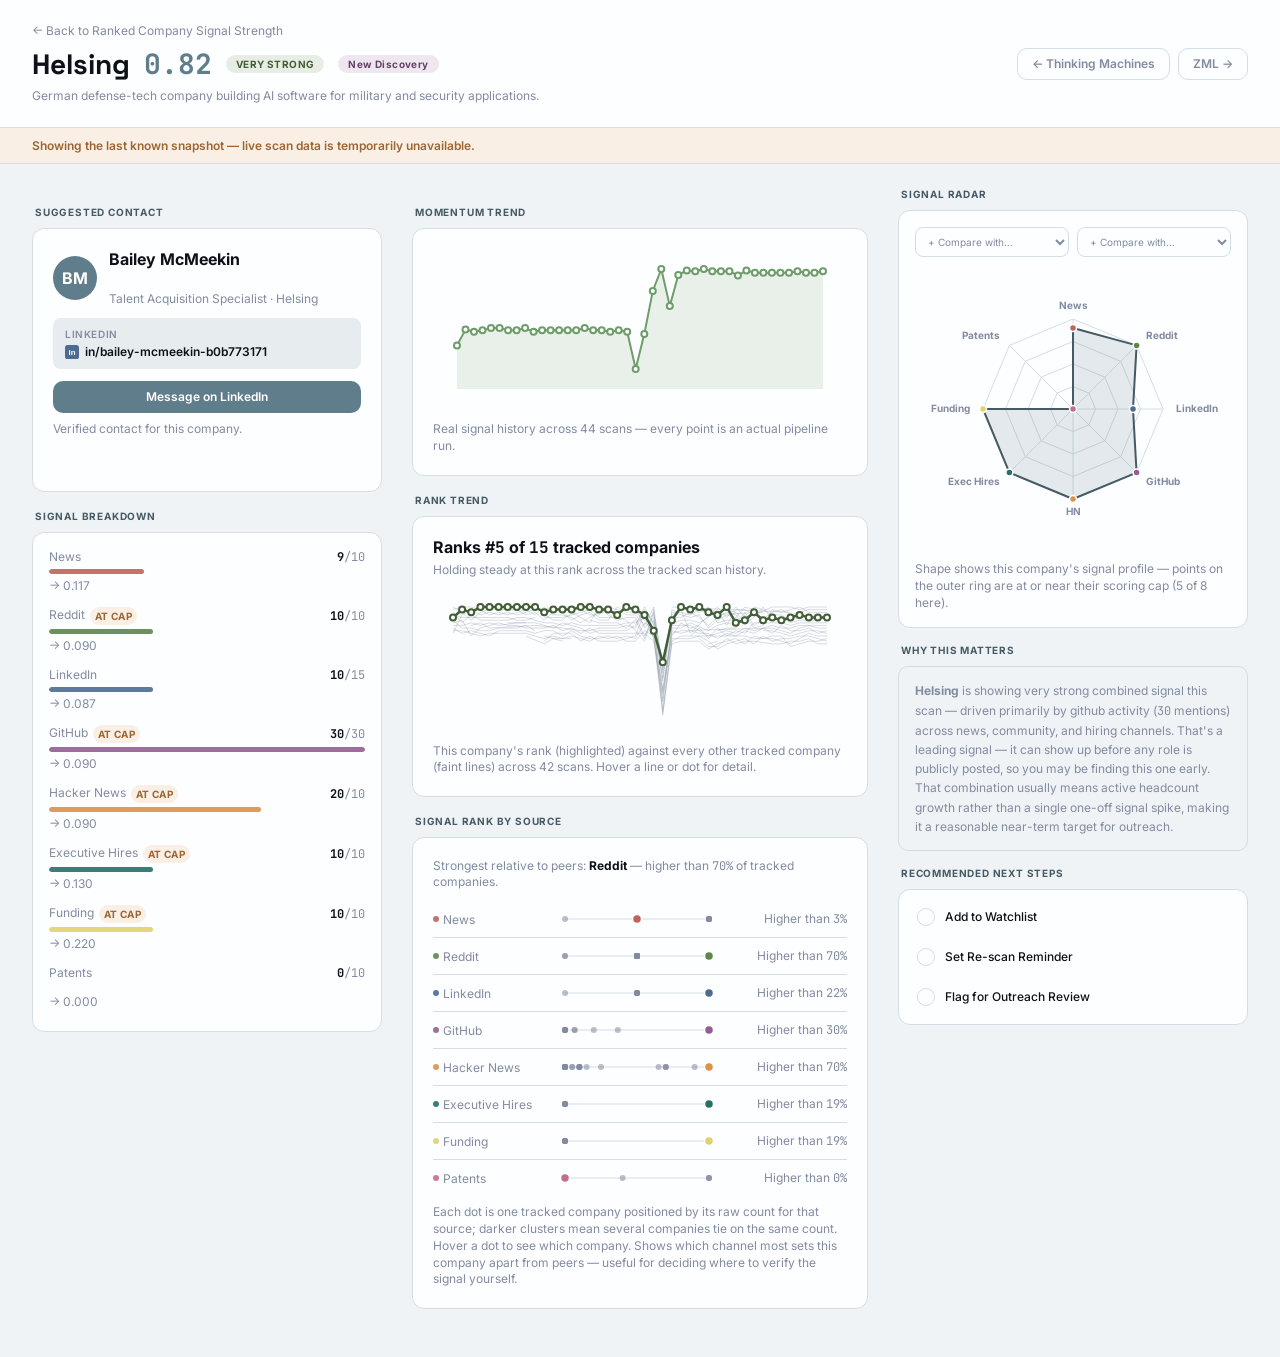
==== detail.html @ 87dd2de0 "Fix contact card spacing inconsistency and Momentum Trend squish Three compounding issues were makin" ====
<!doctype html>
<html lang="en">
<head>
  <meta charset="UTF-8" />
  <meta name="viewport" content="width=device-width, initial-scale=1.0" />
  <title>Company Detail — Opportunity Radar</title>
  <link rel="preconnect" href="https://fonts.googleapis.com">
  <link rel="preconnect" href="https://fonts.gstatic.com" crossorigin>
  <link href="https://fonts.googleapis.com/css2?family=Inter:wght@400;500;600;700&family=Space+Grotesk:wght@500;700&family=JetBrains+Mono:wght@500;700&display=swap" rel="stylesheet">
  <link rel="stylesheet" href="styles.css" />
</head>
<body>

  <div class="detail-page">

    <header class="detail-topbar">
      <div class="detail-topbar-left">
        <a class="back-link" href="index.html"><span class="back-link-arrow">←</span> Back to Ranked Company Signal Strength</a>

        <div class="detail-header">
          <h1 class="detail-company-name" id="detail-name">—</h1>
          <span class="detail-index" id="detail-index">—</span>
          <span class="tier-badge" id="detail-tier-badge">—</span>
          <span class="discovery-badge" id="detail-discovery-badge" title="Newly discovered this scan — not on the existing tracked list" hidden>New Discovery</span>
        </div>
        <p class="detail-blurb" id="detail-blurb"></p>
      </div>

      <div class="detail-topbar-nav">
        <button class="btn btn-outline" id="prev-company-btn" type="button">← Previous</button>
        <button class="btn btn-outline" id="next-company-btn" type="button">Next →</button>
      </div>
    </header>

    <div class="fallback-banner" id="fallback-banner" hidden>
      Showing the last known snapshot — live scan data is temporarily unavailable.
    </div>

    <div class="detail-body">
    <div class="loading-overlay" id="loading-overlay">
      <p>Loading live scan data…</p>
    </div>
    <div class="detail-columns">

      <!-- Left: Suggested Contact + Signal Breakdown -->
      <div class="detail-col detail-col-left">
        <h3 class="section-label">Suggested Contact</h3>
        <div class="contact-card contact-card-standalone" id="contact-card">
          <div class="contact-person-row" style="margin-top: 0;">
            <div class="contact-avatar" id="contact-avatar">—</div>
            <div class="contact-person-info">
              <p class="contact-name" id="contact-name">—</p>
              <span class="contact-unverified-badge" id="contact-unverified-badge" title="Found via automated LinkedIn search, not human-confirmed" style="visibility: hidden;">Unverified</span>
              <p class="contact-title" id="contact-title">—</p>
            </div>
          </div>
          <div class="contact-detail-box">
            <span class="contact-detail-label">LinkedIn</span>
            <span class="contact-detail-value contact-detail-value-linkedin">
              <svg width="14" height="14" viewBox="0 0 16 16" aria-hidden="true"><rect width="16" height="16" rx="3" fill="var(--linkedin-blue)" /><text x="8" y="11.5" text-anchor="middle" font-family="Arial, sans-serif" font-size="9" font-weight="700" fill="#ffffff">in</text></svg>
              <span id="contact-linkedin-value">—</span>
            </span>
          </div>
          <a class="btn btn-dark btn-full" id="contact-cta" href="#" target="_blank" rel="noopener">Message on LinkedIn</a>
          <p class="fine-print" id="contact-fine-print">—</p>
        </div>
        <div class="contact-empty-state" id="contact-empty-state" hidden>
          <p>No contact found yet for this company — check back after the next scan.</p>
          <a class="btn btn-dark btn-full" id="contact-website-cta" href="#" target="_blank" rel="noopener" hidden>Go to Company Website</a>
          <p class="fine-print" id="contact-website-caveat" hidden>Automatically discovered, not confirmed as the right company — double-check before visiting.</p>
        </div>

        <h3 class="section-label">Signal Breakdown</h3>
        <div class="breakdown-compact-card">
          <div class="mini-breakdown" id="breakdown-stack"></div>
        </div>
      </div>

      <!-- Middle: Momentum Trend -->
      <div class="detail-col detail-col-mid">
        <h3 class="section-label">Momentum Trend</h3>
        <div class="trend-card">
          <svg id="trend-svg" width="100%" height="160" aria-hidden="true"></svg>
          <p class="fine-print" id="trend-caption">—</p>
        </div>

        <h3 class="section-label">Rank Trend</h3>
        <div class="peer-compare-card">
          <p class="peer-compare-headline" id="peer-rank-headline">—</p>
          <p class="peer-compare-sub" id="peer-rank-sub">—</p>
          <svg id="peer-compare-svg" width="100%" height="140" aria-hidden="true"></svg>
          <p class="fine-print" id="rank-trend-caption">—</p>
        </div>

        <h3 class="section-label">Signal Rank by Source</h3>
        <div class="source-rank-card">
          <p class="source-rank-headline" id="source-rank-headline">—</p>
          <div id="source-rank-rows"></div>
          <p class="fine-print">Each dot is one tracked company positioned by its raw count for that source; darker clusters mean several companies tie on the same count. Hover a dot to see which company. Shows which channel most sets this company apart from peers — useful for deciding where to verify the signal yourself.</p>
        </div>
      </div>

      <!-- Right: Signal Radar + Why This Matters + Recommended Next Steps -->
      <div class="detail-col detail-col-right">
        <h3 class="section-label" style="margin-top: 0;">Signal Radar</h3>
        <div class="signal-radar-card">
          <div class="radar-compare-row">
            <select class="radar-compare-select" id="radar-compare-1" aria-label="Compare with another company">
              <option value="">+ Compare with…</option>
            </select>
            <select class="radar-compare-select" id="radar-compare-2" aria-label="Compare with a second company">
              <option value="">+ Compare with…</option>
            </select>
          </div>
          <svg id="signal-radar-svg" width="100%" height="270" aria-hidden="true"></svg>
          <div class="radar-legend" id="radar-legend"></div>
          <p class="fine-print" id="signal-radar-caption">—</p>
        </div>

        <h3 class="section-label" style="margin-top: 16px;">Why This Matters</h3>
        <div class="callout-box callout-box-standalone">
          <p class="callout-text" id="detail-why-text"></p>
        </div>

        <h3 class="section-label" style="margin-top: 16px;">Recommended Next Steps</h3>
        <div class="next-steps-card" id="next-steps-list"></div>
      </div>

    </div>
    </div>
  </div>

  <script src="data.js"></script>
  <script src="detail.js"></script>
</body>
</html>
---- styles.css ----
/* ── Font demo (Space Grotesk headings / JetBrains Mono numerals) ──
   To back out: delete this block, delete the two font-family rules
   below that reference these variables (search "--font-heading" and
   "--font-mono"), and revert the Google Fonts <link> in index.html/
   detail.html back to just Inter. Nothing else depends on this. */
:root {
  --font-heading: 'Space Grotesk', 'Inter', Arial, sans-serif;
  --font-mono:    'JetBrains Mono', 'Inter', monospace;
}

/* Wraps every dynamically-inserted numeric value across both pages
   (app.js/detail.js) — search ".num" in either file to find them all. */
.num { font-family: var(--font-mono); }

/* ── shadcn/ui token retrofit ──
   Phase 1 (this block): adopt shadcn's semantic vocabulary — background/
   foreground/card/primary/secondary/muted/accent/destructive/border/
   input/ring/radius, plus its --chart-1..5 convention for categorical
   data colors — mapped onto the colors this project already settled on
   through iteration, not shadcn's stock slate palette. Purely additive:
   every existing variable below (--bg, --accent-deep, --radius-lg, etc.)
   is untouched and still drives 100% of the current CSS, so this can't
   cause a visual regression. New components should be built against
   these tokens directly; migrating existing rules to consume them
   (instead of the legacy names) would be a natural phase 2.

   Two of our existing tokens don't map 1:1 onto a shadcn slot and were
   deliberately left alone rather than force-fit: --accent (a saturated
   brand blue-grey used for active/focus states — closest to --ring,
   not --accent, which in shadcn means a subtle hover background) and
   --accent-deep (our emphasis-text color, distinct from --primary,
   which corresponds to the solid dark CTA button background/text
   instead). Tier colors (green/amber/rose) and the per-source palette
   also stay as their own extension, same as shadcn's own docs do for
   product-specific colors beyond the core set. */
:root {
  /* Aliased via var() (not duplicated hex) since the consolidation pass —
     these can't go stale the way the old hardcoded copies did. */
  --background:         var(--bg);
  --foreground:         var(--text-primary);
  --card:                var(--surface);
  --card-foreground:    var(--text-primary);
  --popover:             var(--surface);
  --popover-foreground: var(--text-primary);
  --primary:             var(--text-primary); /* the solid dark CTA button */
  --primary-foreground: #ffffff;
  --secondary:           var(--bg); /* no separate surface-alt anymore */
  --secondary-foreground: var(--text-primary);
  --muted:               var(--accent-tint);
  --muted-foreground:   var(--text-secondary);
  /* No separate --accent slot: shadcn's "accent" (a subtle hover bg) would
     be the same value as --muted above, and this project already has an
     unrelated --accent (brand blue-grey, #607d8b) declared below — reusing
     the name here would silently shadow one or the other depending on
     source order. --muted covers shadcn's accent role instead. */
  --accent-foreground:  var(--accent-deep);
  --destructive:         var(--rose-deep);
  --destructive-foreground: #ffffff;
  --border:              var(--border);
  --input:               var(--border-input);
  --ring:                var(--accent); /* used for focus rings below */
  --radius:              0.625rem; /* = --radius-lg (10px) — sm/md/lg/xl below derive from this */

  /* shadcn chart-color convention — same hues as our per-source tokens.
     Aliased via var() so this can't go stale the way the hardcoded
     copies here previously did after a source color changed. */
  --chart-1: var(--news-color);
  --chart-2: var(--reddit-red);
  --chart-3: var(--linkedin-blue);
  --chart-4: var(--github-color);
  --chart-5: var(--hn-color);
  --chart-6: var(--exec-hire-color);
  --chart-7: var(--funding-color);
}

/* Real accessibility win from adopting --ring, not just a decorative
   token: a visible focus indicator for keyboard navigation. */
:focus-visible {
  outline: 2px solid var(--ring);
  outline-offset: 2px;
}

/* ── Design tokens ──
   Consolidated 2026-07-16: everything below derives from 10 core colors
   (bg / surface / border / text-primary / text-secondary / accent /
   accent-deep / green / amber / rose). Every "-deep" is that color mixed
   ~30% toward black; every "-tint" is mixed ~85% toward white — not an
   independently hand-picked hex. Dropped as redundant near-duplicates in
   this pass: --surface-alt, --row-bg, --control-bg, --accent-light,
   --text-muted, and the separate --gauge-accent* hue (folded into
   --accent). The 7 --news-color..--funding-color source colors are the
   deliberate exception — a categorical data-viz palette where 7-way
   distinguishability is the actual requirement, so they keep their own
   hues rather than deriving from the core 10. */
:root {
  --bg:              #eff3f6;
  --surface:         #fdfeff;
  --border:          #d3dee4;
  --border-input:    var(--border);
  --border-emphasis: #bbc5d0; /* border a step darker for hover/selected rows -- lighter than --text-secondary */

  --text-primary:    #0d1219;
  --text-secondary:  #838ba0;

  --accent:          #607d8b;
  --accent-deep:     #455a64;
  --accent-tint:     #e7ecee;
  --callout-tint:    var(--bg);

  /* ── Hue ramp: 7 core hues, each with dark / base(100%) / tint-1 / tint-2,
     derived via one consistent formula — dark = hue mixed 30% toward
     black; tint-1 = hue mixed 50% toward white; tint-2 = hue mixed 85%
     toward white — not independently hand-picked per hue. Every semantic
     name below (--green, --news-color, etc.) just aliases whichever
     shade of whichever hue that role needs; every rule elsewhere in this
     file that consumes those semantic names is unchanged. */
  --hue-red:           #bf635e;
  --hue-red-dark:      #864542;
  --hue-red-tint-1:    #dfb1af;
  --hue-red-tint-2:    #f5e8e7;

  --hue-green:         #5e864d;
  --hue-green-dark:    #425e36;
  --hue-green-tint-1:  #afc3a6;
  --hue-green-tint-2:  #e7ede4;

  --hue-blue:          #4c6c91;
  --hue-blue-dark:     #354c66;
  --hue-blue-tint-1:   #a6b6c8;
  --hue-blue-tint-2:   #e4e9ef;

  --hue-purple:        #955d94;
  --hue-purple-dark:   #684168;
  --hue-purple-tint-1: #caaeca;
  --hue-purple-tint-2: #efe7ef;

  --hue-orange:        #dd914a;
  --hue-orange-dark:   #9b6634;
  --hue-orange-tint-1: #eec8a5;
  --hue-orange-tint-2: #faefe4;

  --hue-yellow:        #e1d270;
  --hue-yellow-dark:   #9e934e;
  --hue-yellow-tint-1: #f0e9b8;
  --hue-yellow-tint-2: #fbf8ea;

  --hue-teal:          #267069;
  --hue-teal-dark:     #1b4e4a;
  --hue-teal-tint-1:   #93b8b4;
  --hue-teal-tint-2:   #deeae9;

  /* 8th hue, added when the pipeline added patents as a source — all 7
     original hues (red/green/blue/purple/orange/yellow/teal) were
     already spoken for. First attempt was an indigo (blue-violet, ~235°)
     which sat too close to blue(~212°) and purple(~301°) to actually
     read as distinct; pink(~338°) sits in the real gap between them. */
  --hue-pink:        #c46e8e;
  --hue-pink-dark:   #894d63;
  --hue-pink-tint-1: #e2b7c7;
  --hue-pink-tint-2: #f6e9ee;

  /* Tier status colors — reuse the same hues as the source palette below
     (rose=red, green=green, amber=orange) instead of maintaining 3 more
     standalone shades. */
  --green:           var(--hue-green);
  --green-deep:      var(--hue-green-dark);
  --green-tint:      var(--hue-green-tint-2);

  --amber:           var(--hue-orange);
  --amber-deep:      var(--hue-orange-dark);
  --amber-tint:      var(--hue-orange-tint-2);

  --rose:            var(--hue-red);
  --rose-deep:       var(--hue-red-dark);
  --rose-tint:       var(--hue-red-tint-2);

  --news-color:      var(--hue-red);
  --linkedin-blue:   var(--hue-blue);
  --reddit-red:      var(--hue-green);
  --github-color:    var(--hue-purple);
  --hn-color:        var(--hue-orange);
  --exec-hire-color: var(--hue-teal);
  --funding-color:   var(--hue-yellow);
  --patents-color:   var(--hue-pink);
  --trend-accent:    var(--green);
  --peer-muted-dot:  var(--text-secondary);

  --radius-sm:   6px;
  --radius-md:   8px;
  --radius-lg:   10px;
  --radius-xl:   12px;
  --radius-full: 9999px;

  /* Type scale: 12 near-duplicate sizes (8-28px) consolidated to 6.
     Every font-size declaration in this file references one of these —
     no more independently-picked pixel values. */
  --text-2xs: 10px;
  --text-sm:  12px;
  --text-md:  16px;
  --text-lg:  22px;
  --text-xl:  28px;

  --shadow-xs:  0 1px 2px 0 rgba(0, 0, 0, 0.1);
  --shadow-btn: 0 1px 1px 0 rgba(0, 0, 0, 0.1);

  --header-h:     128px;
}

/* ── Reset ── */
*, *::before, *::after { box-sizing: border-box; }

body {
  margin: 0;
  font-family: 'Inter', Arial, sans-serif;
  background: var(--bg);
  color: var(--text-primary);
  font-size: var(--text-md);
  -webkit-font-smoothing: antialiased;
}

.dashboard {
  display: flex;
  flex-direction: column;
  min-height: 100vh;
}

/* ─────────────────────────────────────────
   Header
───────────────────────────────────────── */
.dashboard-header {
  display: flex;
  align-items: center;
  justify-content: space-between;
  gap: 24px;
  height: var(--header-h);
  padding: 16px 32px;
  background: var(--surface);
  border-bottom: 1px solid var(--border);
}

.header-titles {
  display: flex;
  flex-direction: column;
  gap: 2px;
  min-width: 0;
}

.header-eyebrow {
  font-size: var(--text-sm);
  line-height: 16px;
  font-weight: 700;
  letter-spacing: 1.2px;
  text-transform: uppercase;
  color: var(--accent-deep);
}

.header-title {
  margin: 6px 0 0;
  font-size: var(--text-xl);
  line-height: 34px;
  font-weight: 700;
  color: var(--text-primary);
}

/* Font demo — see the --font-heading/--font-mono block near the top of
   this file for how to back this out. */
.header-title,
.company-row-name,
.inspector-company-name,
.detail-company-name {
  font-family: var(--font-heading);
}

.header-subtitle {
  margin: 4px 0 0;
  font-size: var(--text-sm);
  font-weight: 400;
  color: var(--text-secondary);
  line-height: 18px;
  white-space: nowrap;
}

.header-actions {
  display: flex;
  align-items: center;
  gap: 8px;
  flex-shrink: 0;
}

/* ─────────────────────────────────────────
   Buttons
───────────────────────────────────────── */
.btn {
  display: inline-flex;
  align-items: center;
  justify-content: center;
  height: 32px;
  padding: 6px 14px;
  border: none;
  border-radius: var(--radius-lg);
  font-family: inherit;
  font-size: var(--text-sm);
  font-weight: 600;
  line-height: 20px;
  cursor: pointer;
  text-decoration: none;
  box-sizing: border-box;
}

.btn-outline {
  background: var(--surface);
  color: var(--text-secondary);
  border: 1px solid var(--border);
}

.btn:disabled {
  opacity: 0.4;
  cursor: not-allowed;
}

/* The one exception to the site-wide neutral button treatment — the
   primary CTA on Suggested Contact stays a solid, filled button so it
   still reads as "the" action on the card. Was solid near-black
   (--text-primary); softened to --accent once the rest of the app's
   palette got muted this session — pure black read as disproportionately
   loud once everything around it got quieter. */
.btn-dark {
  background: var(--accent);
  color: #ffffff;
}

.btn-full { width: 100%; }

/* ─────────────────────────────────────────
   Filter bar
───────────────────────────────────────── */
.filter-bar {
  display: flex;
  align-items: center;
  gap: 8px;
  padding: 10px 32px;
  background: var(--surface);
  border-bottom: 1px solid var(--border);
}

.filter-search-wrap {
  position: relative;
  flex: 1 0 0;
  min-width: 0;
  max-width: 360px;
}

.filter-search {
  width: 100%;
  height: 32px;
  border: 1px solid var(--border-input);
  border-radius: var(--radius-md);
  background: var(--surface);
  box-shadow: var(--shadow-xs);
  padding: 0 12px 0 34px;
  font-family: inherit;
  font-size: var(--text-sm);
  color: var(--text-primary);
}

.filter-search::placeholder { color: var(--text-secondary); }

.filter-search-icon {
  position: absolute;
  left: 10px;
  top: 50%;
  transform: translateY(-50%);
  color: var(--text-secondary);
  pointer-events: none;
}

.pill-btn {
  display: inline-flex;
  align-items: center;
  gap: 6px;
  height: 32px;
  padding: 0 12px;
  border: 1px solid var(--border);
  border-radius: var(--radius-lg);
  background: var(--surface);
  font-family: inherit;
  font-size: var(--text-sm);
  font-weight: 500;
  color: var(--text-secondary);
  cursor: pointer;
  flex-shrink: 0;
}

.pill-btn svg { flex-shrink: 0; transition: transform 0.15s; }
.pill-btn.sort-asc svg { transform: rotate(180deg); }

.pill-btn[aria-pressed="true"] {
  background: var(--accent-tint);
  border-color: var(--border);
  color: var(--accent-deep);
}

.pill-btn-clear {
  background: var(--accent-tint);
}

/* ─────────────────────────────────────────
   Body: 3-column layout
───────────────────────────────────────── */
.dashboard-body {
  position: relative;
  display: grid;
  grid-template-columns: 350px 1fr 350px;
  gap: 28px;
  align-items: start;
  flex: 1 0 auto;
  padding: 24px 32px 48px;
  min-height: 300px;
}

.loading-overlay {
  position: absolute;
  inset: 0;
  z-index: 5;
  display: flex;
  align-items: center;
  justify-content: center;
  background: var(--bg);
}

.loading-overlay p {
  margin: 0;
  font-size: var(--text-sm);
  color: var(--text-secondary);
}

.loading-overlay[hidden] { display: none; }

.fallback-banner {
  padding: 10px 32px;
  background: var(--amber-tint);
  color: var(--amber-deep);
  font-size: var(--text-sm);
  font-weight: 600;
  border-bottom: 1px solid var(--border);
}

.fallback-banner[hidden] { display: none; }

.card-eyebrow {
  padding-left: 3px;
  font-size: var(--text-sm);
  font-weight: 700;
  letter-spacing: 1px;
  text-transform: uppercase;
  color: var(--accent-deep);
}


.divider {
  margin: 12px 0;
  border: none;
  border-top: 1px solid var(--border);
}

/* Flex items don't collapse margins — without this, a divider's own
   margin-bottom stacks with the label's margin-top instead of merging,
   leaving an oversized gap. */
.divider + .section-label { margin-top: 8px; }

.section-label {
  margin: 18px 0 10px;
  padding-left: 3px;
  font-size: var(--text-2xs);
  font-weight: 700;
  letter-spacing: 0.8px;
  text-transform: uppercase;
  color: var(--accent-deep);
}

.fine-print {
  margin: 8px 0 0;
  font-size: var(--text-sm);
  font-weight: 400;
  color: var(--text-secondary);
  line-height: 1.4;
}

/* Verified vs. unverified captions differ enough in length (one line vs.
   three) to change the whole contact card's height depending on which
   contact happened to be found. Reserve room for the longer message so
   the card height stays consistent either way. */
#contact-fine-print {
  min-height: 4.2em;
}

.tier-badge {
  display: inline-flex;
  align-items: center;
  padding: 3px 10px;
  border-radius: var(--radius-full);
  font-size: var(--text-2xs);
  font-weight: 700;
  letter-spacing: 0.4px;
  background: var(--accent-tint);
  color: var(--accent-deep);
}

.tier-badge.tier-green { background: var(--green-tint); color: var(--green-deep); }
.tier-badge.tier-amber { background: var(--amber-tint); color: var(--amber-deep); }
.tier-badge.tier-rose  { background: var(--rose-tint);  color: var(--rose-deep); }

.discovery-badge {
  display: inline-flex;
  align-items: center;
  padding: 3px 10px;
  border-radius: var(--radius-full);
  font-size: var(--text-2xs);
  font-weight: 700;
  letter-spacing: 0.4px;
  /* Reuses the purple hue ramp (same one github uses) instead of a
     separate standalone purple -- keeps the "New Discovery" badge its
     original light-purple identity without reintroducing a whole new
     color for it. */
  background: var(--hue-purple-tint-2);
  color: var(--hue-purple-dark);
}

.discovery-badge[hidden] { display: none; }

/* Same funding/exec-hire-vs-LinkedIn criteria as the Job Value
   Quadrant's bottom-right cell — teal because that's exec_hire's own
   hue, one of the two signals driving this flag. */
.stealth-badge {
  display: inline-flex;
  align-items: center;
  padding: 3px 10px;
  border-radius: var(--radius-full);
  font-size: var(--text-2xs);
  font-weight: 700;
  letter-spacing: 0.4px;
  background: var(--hue-teal-tint-2);
  color: var(--hue-teal-dark);
}

.callout-box {
  margin-top: 16px;
  padding: 14px 16px;
  border-radius: var(--radius-lg);
  background: var(--callout-tint);
  border: 1px solid var(--border);
}

.callout-label {
  display: block;
  font-size: var(--text-2xs);
  font-weight: 700;
  color: var(--accent-deep);
  margin-bottom: 5px;
}

.callout-text {
  margin: 0;
  font-size: var(--text-sm);
  color: var(--text-secondary);
  line-height: 1.6;
}

/* ─────────────────────────────────────────
   Radar column
───────────────────────────────────────── */
.quadrant-column {
  display: flex;
  flex-direction: column;
  position: sticky;
  top: 24px;
  max-height: calc(100vh - 48px);
  overflow-y: auto;
  /* Reserves the scrollbar's gutter whether or not it's actually needed,
     so content taller than the viewport toggling the scrollbar on/off
     between renders can't shrink/grow this column's available width -
     which would otherwise resize the quadrant chart (aspect-ratio: 1/1
     scales with container width) every time it happened. */
  scrollbar-gutter: stable;
}

.quadrant-scope {
  aspect-ratio: 1 / 1;
  width: 100%;
  flex-shrink: 0;
  background: var(--surface);
  border: 1px solid var(--border);
  border-radius: var(--radius-xl);
  overflow: hidden;
}

.quadrant-caption {
  margin: 16px 0 0;
  font-size: var(--text-sm);
  font-weight: 400;
  color: var(--text-secondary);
  line-height: 1.5;
}


.job-signals-card,
.inspector-card,
.contact-card {
  background: var(--surface);
  border: 1px solid var(--border);
  border-radius: var(--radius-xl);
  padding: 20px;
  /* These are direct children of the sticky columns (.quadrant-column /
     .right-rail), which cap their own height and scroll rather than
     grow past the viewport. Without flex-shrink:0, default flex
     behavior lets a card get squeezed below its natural content height
     when a sibling's variable-length text (an unverified caption, a
     "why it matters" blurb) pushes the column over that cap - which is
     what caused the Momentum Trend chart to render squished into a
     shorter box than its own coordinate math assumed. Now any real
     overflow goes to the column's existing scroll instead. */
  flex-shrink: 0;
}

.stat-row {
  display: flex;
  align-items: center;
  justify-content: space-between;
  padding: 6px 0;
}

.stat-label {
  font-size: var(--text-sm);
  color: var(--text-secondary);
}

.stat-value {
  font-size: var(--text-md);
  font-weight: 700;
  color: var(--text-primary);
}

.gauge-row {
  display: flex;
  align-items: center;
  gap: 16px;
  padding: 8px 0 4px;
}

.gauge-visual {
  position: relative;
  width: 72px;
  height: 72px;
  flex-shrink: 0;
}

.gauge-visual svg {
  transform: rotate(-90deg);
}

.gauge-center-value {
  position: absolute;
  inset: 0;
  display: flex;
  align-items: center;
  justify-content: center;
  font-size: var(--text-md);
  font-weight: 700;
  color: var(--text-primary);
}

.gauge-info {
  display: flex;
  flex-direction: column;
  gap: 8px;
  min-width: 0;
}

.gauge-info .stat-label {
  font-size: var(--text-sm);
  font-weight: 600;
  color: var(--text-primary);
}

.gauge-momentum-row {
  display: flex;
  align-items: center;
  gap: 8px;
}

.gauge-momentum-row .stat-label {
  font-size: var(--text-sm);
  color: var(--text-secondary);
}

/* ─────────────────────────────────────────
   Ranked list (middle column)
───────────────────────────────────────── */
.list-column {
  display: flex;
  flex-direction: column;
  gap: 12px;
  min-width: 0;
}

.list-heading {
  display: flex;
  align-items: center;
  justify-content: space-between;
}

.list-count {
  font-size: var(--text-sm);
  color: var(--text-secondary);
}

.list-hint {
  margin: 4px 0 12px;
  font-size: var(--text-sm);
  font-weight: 400;
  color: var(--text-secondary);
}

.tier-group {
  display: flex;
  flex-direction: column;
  gap: 8px;
  margin-bottom: 8px;
}

.tier-group-header {
  display: flex;
  align-items: center;
  gap: 6px;
}

.tier-group-dot {
  width: 6px;
  height: 6px;
  border-radius: 50%;
  background: var(--accent);
}

.tier-group-dot.green { background: var(--green); }
.tier-group-dot.amber { background: var(--amber); }
.tier-group-dot.rose  { background: var(--rose); }

.tier-group-label {
  font-size: var(--text-2xs);
  font-weight: 700;
  letter-spacing: 1px;
  color: var(--accent-deep);
}

.tier-group-label.green { color: var(--green-deep); }
.tier-group-label.amber { color: var(--amber-deep); }
.tier-group-label.rose  { color: var(--rose-deep); }

.company-row {
  background: var(--surface);
  border: 1px solid var(--border);
  border-radius: var(--radius-lg);
  padding: 14px 18px;
  cursor: pointer;
  transition: border-color 0.12s, background 0.12s;
}

.company-row:hover {
  background: var(--surface);
  border-color: var(--border-emphasis);
}

.company-row.selected {
  background: var(--surface);
  border-color: var(--border-emphasis);
}

.company-row-top {
  display: flex;
  align-items: center;
  justify-content: space-between;
  gap: 12px;
}

.company-row-name-group {
  display: flex;
  align-items: center;
  gap: 8px;
  min-width: 0;
}

.company-row-name {
  font-size: var(--text-md);
  font-weight: 600;
  color: var(--text-primary);
  text-decoration: none;
}

.company-row-name:hover {
  color: var(--accent-deep);
  text-decoration: underline;
}

.company-row-right {
  display: flex;
  align-items: center;
  gap: 10px;
  flex-shrink: 0;
}

/* Font demo — see the --font-heading/--font-mono block near the top of
   this file for how to back this out. */
.company-row-index,
.inspector-index,
.detail-index,
.gauge-center-value {
  font-family: var(--font-mono);
}

.company-row-index {
  font-size: var(--text-md);
  font-weight: 700;
  color: var(--accent);
}

.company-row-index.amber { color: var(--amber); }
.company-row-index.rose  { color: var(--rose); }

.momentum-delta {
  font-size: var(--text-sm);
  font-weight: 600;
  white-space: nowrap;
  opacity: 0.5;
}

.momentum-delta.momentum-up   { color: var(--green); }
.momentum-delta.momentum-down { color: var(--rose-deep); }
.momentum-delta.momentum-flat { color: var(--text-secondary); }

.company-row-blurb {
  margin: 6px 0 0;
  font-size: var(--text-sm);
  color: var(--text-secondary);
  white-space: nowrap;
  overflow: hidden;
  text-overflow: ellipsis;
}

/* Progressive disclosure: the per-source breakdown stays collapsed
   until you hover a row, so the list stays calm at rest but the "where
   does this number come from" detail is one hover away instead of
   locked behind a click into Company Inspector. */
.company-row-detail {
  display: grid;
  grid-template-rows: 0fr;
  opacity: 0;
  transition: grid-template-rows 0.3s ease, opacity 0.22s ease;
}

.company-row.expanded .company-row-detail {
  grid-template-rows: 1fr;
  opacity: 1;
}

.company-row-detail-inner {
  overflow: hidden;
  min-height: 0;
  display: grid;
  grid-template-columns: repeat(4, 1fr);
  gap: 10px 14px;
  padding-top: 0;
  transition: padding-top 0.3s ease;
}

.company-row.expanded .company-row-detail-inner {
  padding-top: 12px;
}

.row-detail-item {
  display: flex;
  flex-direction: column;
  gap: 2px;
  min-width: 0;
}

.row-detail-meter {
  margin-top: 2px;
}

.row-detail-label {
  font-size: var(--text-2xs);
  font-weight: 700;
  text-transform: uppercase;
  letter-spacing: 0.02em;
  color: var(--text-secondary);
  white-space: nowrap;
  overflow: hidden;
  text-overflow: ellipsis;
}

/* Deliberately no per-source color override here (unlike source-pill/
   meter-fill/math-label elsewhere) — each label already sits directly
   next to its own value with no legend or bar segment to decode, so
   coloring the text added no information, just noise. Color stays
   reserved for spots where it's actually functional: the dots, bars,
   and the "At cap" badge. */

.row-detail-cap-flag {
  display: inline-block;
  margin-left: 5px;
  font-size: var(--text-2xs);
  font-weight: 700;
  letter-spacing: 0.3px;
  text-transform: uppercase;
  color: var(--amber-deep);
  background: var(--amber-tint);
  padding: 1px 5px;
  border-radius: var(--radius-full);
  vertical-align: middle;
}

.row-detail-value {
  font-size: var(--text-sm);
  font-weight: 600;
  font-variant-numeric: tabular-nums;
  color: var(--text-primary);
  white-space: nowrap;
  overflow: hidden;
  text-overflow: ellipsis;
}

.row-detail-cap {
  font-weight: 400;
  color: var(--text-secondary);
}

.row-detail-contrib {
  font-size: var(--text-sm);
  font-weight: 400;
  color: var(--text-secondary);
}

/* The arrow glyph renders a couple pixels low relative to the digits next
   to it in this font — nudge it up so it optically aligns with the text. */
.row-detail-contrib::before { content: '→ '; position: relative; top: -1px; }

.source-pill {
  display: inline-flex;
  align-items: center;
  gap: 4px;
  font-size: var(--text-sm);
  color: var(--text-secondary);
}

.source-pill::before {
  content: '';
  width: 6px;
  height: 6px;
  flex-shrink: 0;
  border-radius: 50%;
  background: var(--accent);
  opacity: 0.9;
}

.source-pill.source-news::before      { background: var(--news-color); }
.source-pill.source-reddit::before   { background: var(--reddit-red); }
.source-pill.source-linkedin::before { background: var(--linkedin-blue); }
.source-pill.source-github::before   { background: var(--github-color); }
.source-pill.source-hn::before       { background: var(--hn-color); }
.source-pill.source-exec_hire::before { background: var(--exec-hire-color); }
.source-pill.source-funding::before  { background: var(--funding-color); }
.source-pill.source-patents::before  { background: var(--patents-color); }

.meter-track {
  height: 5px;
  border-radius: var(--radius-sm);
  background: transparent;
  overflow: hidden;
}

.meter-fill {
  height: 100%;
  border-radius: var(--radius-sm);
  background: var(--accent-deep);
}

.meter-fill.source-news     { background: var(--news-color); opacity: 0.9; }
.meter-fill.source-reddit   { background: var(--reddit-red); opacity: 0.9; }
.meter-fill.source-linkedin { background: var(--linkedin-blue); opacity: 0.9; }
.meter-fill.source-github   { background: var(--github-color); opacity: 0.9; }
.meter-fill.source-hn       { background: var(--hn-color); opacity: 0.9; }
.meter-fill.source-exec_hire { background: var(--exec-hire-color); opacity: 0.9; }
.meter-fill.source-funding   { background: var(--funding-color); opacity: 0.9; }
.meter-fill.source-patents   { background: var(--patents-color); opacity: 0.9; }

.table-empty {
  margin: 0;
  padding: 32px 16px;
  text-align: center;
  font-size: var(--text-sm);
  color: var(--text-secondary);
  background: var(--surface);
  border: 1px solid var(--border);
  border-radius: var(--radius-lg);
}

/* ─────────────────────────────────────────
   Right rail
───────────────────────────────────────── */
.right-rail {
  display: flex;
  flex-direction: column;
  position: sticky;
  top: 24px;
  max-height: calc(100vh - 48px);
  overflow-y: auto;
  scrollbar-gutter: stable;
}

.inspector-title-row {
  margin-top: 14px;
  display: flex;
  flex-direction: column;
  gap: 4px;
}

.inspector-company-name {
  margin: 0;
  font-size: var(--text-lg);
  font-weight: 700;
  color: var(--text-primary);
}

.inspector-badge-row {
  display: flex;
  align-items: center;
  gap: 10px;
  margin-top: 10px;
}

/* Plain link, not a badge/pill — this is a reference, not a status flag
   like the tier/discovery badges above it. Own line, not inline with
   the pills, so it doesn't read as a third badge. Reserves its line
   height always (visibility, not display:none) so the Momentum Trend
   section below doesn't shift up/down depending on whether this
   particular company has a URL. */
.inspector-website-link {
  display: block;
  min-height: 1.4em;
  margin-top: 8px;
  margin-left: 3px;
  font-size: var(--text-sm);
  color: var(--text-secondary);
  text-decoration: none;
}

.inspector-website-link:hover { color: var(--hue-blue); }

.inspector-index {
  font-size: var(--text-lg);
  font-weight: 700;
  color: var(--accent);
}

.mini-breakdown {
  display: flex;
  flex-direction: column;
  gap: 14px;
  margin-bottom: 6px;
}

.mini-breakdown-row {
  display: flex;
  flex-direction: column;
  gap: 4px;
}

.mini-breakdown-contrib {
  display: block;
}

.mini-breakdown-top {
  display: flex;
  align-items: center;
  justify-content: space-between;
  font-size: var(--text-sm);
  line-height: 16px;
}

.mini-breakdown-top .label { color: var(--text-secondary); }
.mini-breakdown-top .value { color: var(--text-primary); font-weight: 700; font-family: var(--font-mono); }

.math-panel {
  margin-top: 16px;
  padding: 16px;
  border-radius: var(--radius-lg);
  background: var(--surface);
  border: 1px solid var(--border);
  flex-shrink: 0;
}

.math-caption {
  margin: 2px 0 10px;
  font-size: var(--text-sm);
  font-weight: 400;
  color: var(--text-secondary);
  line-height: 1.5;
}

.math-group-label {
  display: block;
  margin: 10px 0 4px;
  font-size: var(--text-2xs);
  font-weight: 700;
  letter-spacing: 0.6px;
  text-transform: uppercase;
  color: var(--text-secondary);
}

.math-group-label:first-child { margin-top: 0; }

.math-row {
  display: flex;
  align-items: center;
  justify-content: space-between;
  padding: 5px 0;
  font-size: var(--text-sm);
}

.math-row .math-label { color: var(--text-primary); font-weight: 500; }
.math-row .math-detail { color: var(--text-secondary); }

.math-label::before {
  content: '';
  display: inline-block;
  width: 6px;
  height: 6px;
  border-radius: 50%;
  margin-right: 6px;
  background: var(--accent-deep);
  opacity: 0.9;
}

.math-label.source-news::before      { background: var(--news-color); }
.math-label.source-reddit::before   { background: var(--reddit-red); }
.math-label.source-linkedin::before { background: var(--linkedin-blue); }
.math-label.source-github::before   { background: var(--github-color); }
.math-label.source-hn::before       { background: var(--hn-color); }
.math-label.source-exec_hire::before { background: var(--exec-hire-color); }
.math-label.source-funding::before   { background: var(--funding-color); }
.math-label.source-patents::before   { background: var(--patents-color); }

.math-total-row {
  display: flex;
  align-items: center;
  justify-content: space-between;
  margin-top: 10px;
}

.math-total-label {
  font-size: var(--text-sm);
  font-weight: 700;
  color: var(--text-primary);
}

.math-total-value {
  font-size: var(--text-sm);
  font-weight: 700;
  color: var(--accent-deep);
  font-family: var(--font-mono);
}

.inspector-card .btn-dark { margin-top: 16px; }

/* Suggested Contact */
.contact-person-row {
  display: flex;
  align-items: center;
  gap: 12px;
  margin-top: 12px;
}

.contact-avatar {
  width: 44px;
  height: 44px;
  border-radius: 50%;
  background: var(--accent);
  color: #ffffff;
  display: flex;
  align-items: center;
  justify-content: center;
  font-size: var(--text-md);
  font-weight: 700;
  flex-shrink: 0;
}

.contact-name {
  margin: 0;
  font-size: var(--text-md);
  font-weight: 700;
  color: var(--text-primary);
}

/* Amber, not neutral — this is a "check this before you act on it" flag,
   not decoration. Hiding unverified contacts entirely would make the
   feature useless (most of what's found this way is still directionally
   right), but presenting it with the same confidence as a verified
   contact would be dishonest.

   Own line below the name (not inline) — some contact names are long
   enough that an inline badge would wrap awkwardly or crowd the name.
   Uses visibility (see populateContactCard), not display:none, so this
   line's height is always reserved and the card isn't a different
   height for a verified vs. unverified contact. */
.contact-unverified-badge {
  display: inline-flex;
  align-items: center;
  width: fit-content;
  margin-top: 4px;
  padding: 2px 8px;
  border-radius: var(--radius-full);
  font-size: var(--text-2xs);
  font-weight: 700;
  letter-spacing: 0.3px;
  text-transform: uppercase;
  background: var(--amber-tint);
  color: var(--amber-deep);
}

.contact-empty-state {
  margin: 0;
  padding: 24px 16px;
  text-align: center;
  font-size: var(--text-sm);
  color: var(--text-secondary);
  background: var(--surface);
  border: 1px solid var(--border);
  border-radius: var(--radius-lg);
  flex-shrink: 0;
}

.contact-empty-state p { margin: 0; }
.contact-empty-state .btn { margin-top: 14px; }
.contact-empty-state .fine-print { margin-top: 8px; }
.contact-empty-state[hidden] { display: none; }

.contact-title {
  margin: 2px 0 0;
  font-size: var(--text-sm);
  font-weight: 400;
  color: var(--text-secondary);
}

.contact-detail-box {
  display: flex;
  flex-direction: column;
  gap: 4px;
  padding: 10px 12px;
  border-radius: var(--radius-md);
  background: var(--accent-tint);
  margin-top: 12px;
}

.contact-detail-label {
  font-size: var(--text-2xs);
  font-weight: 600;
  letter-spacing: 0.6px;
  text-transform: uppercase;
  color: var(--text-secondary);
}

.contact-detail-value {
  font-size: var(--text-sm);
  font-weight: 600;
  color: var(--text-primary);
}

.contact-detail-value-linkedin {
  display: inline-flex;
  align-items: center;
  gap: 6px;
}

.contact-detail-value-linkedin svg { flex-shrink: 0; }

.contact-card .btn-dark { margin-top: 12px; }

/* ─────────────────────────────────────────
   Detail page (3-column, matching main dashboard)
───────────────────────────────────────── */
.detail-page {
  display: flex;
  flex-direction: column;
  min-height: 100vh;
}

.detail-topbar {
  display: flex;
  align-items: center;
  justify-content: space-between;
  gap: 24px;
  height: var(--header-h);
  padding: 16px 32px;
  background: var(--surface);
  border-bottom: 1px solid var(--border);
}

.detail-topbar-left {
  display: flex;
  flex-direction: column;
  justify-content: center;
  gap: 2px;
  min-width: 0;
}

.detail-topbar-nav {
  display: flex;
  align-items: center;
  gap: 8px;
  flex-shrink: 0;
}

.back-link {
  display: inline-block;
  font-size: var(--text-sm);
  line-height: 16px;
  font-weight: 400;
  color: var(--text-secondary);
  text-decoration: none;
}

.back-link:hover { color: var(--text-primary); }

.back-link-arrow {
  display: inline-block;
  position: relative;
  top: -1px;
}

.detail-header {
  display: flex;
  align-items: center;
  gap: 14px;
  margin-top: 6px;
}

.detail-company-name {
  margin: 0;
  font-size: var(--text-xl);
  line-height: 34px;
  font-weight: 700;
  color: var(--text-primary);
}

.detail-index {
  font-size: var(--text-xl);
  line-height: 34px;
  font-weight: 700;
  color: var(--accent);
}

.detail-blurb {
  margin: 4px 0 0;
  font-size: var(--text-sm);
  line-height: 18px;
  color: var(--text-secondary);
}

.detail-body {
  padding: 24px 32px 48px;
  position: relative;
  min-height: 400px;
}

.detail-columns {
  display: grid;
  grid-template-columns: 350px 1fr 350px;
  gap: 30px;
  align-items: start;
}

.detail-col {
  display: flex;
  flex-direction: column;
  min-width: 0;
}

.breakdown-compact-card {
  background: var(--surface);
  border: 1px solid var(--border);
  border-radius: var(--radius-xl);
  padding: 16px;
}

.signal-radar-card {
  background: var(--surface);
  border: 1px solid var(--border);
  border-radius: var(--radius-xl);
  padding: 16px;
}

.radar-compare-row {
  display: flex;
  gap: 8px;
  margin-bottom: 12px;
}

.radar-compare-select {
  flex: 1;
  min-width: 0;
  height: 30px;
  border: 1px solid var(--border-input);
  border-radius: var(--radius-md);
  background: var(--surface);
  padding: 0 8px;
  font-family: inherit;
  font-size: var(--text-2xs);
  color: var(--text-secondary);
}

.radar-legend {
  display: flex;
  flex-wrap: wrap;
  gap: 12px;
  margin-top: 10px;
}

.radar-legend-item {
  display: inline-flex;
  align-items: center;
  gap: 5px;
  font-size: var(--text-2xs);
  font-weight: 600;
  color: var(--text-secondary);
}

.radar-legend-swatch {
  width: 8px;
  height: 8px;
  border-radius: 50%;
  flex-shrink: 0;
}

.trend-card {
  background: var(--surface);
  border: 1px solid var(--border);
  border-radius: var(--radius-xl);
  padding: 20px;
}

.peer-compare-card {
  background: var(--surface);
  border: 1px solid var(--border);
  border-radius: var(--radius-xl);
  padding: 20px;
}

.peer-compare-headline {
  margin: 0;
  font-size: var(--text-md);
  font-weight: 700;
  color: var(--text-primary);
}

.peer-compare-sub {
  margin: 4px 0 14px;
  font-size: var(--text-sm);
  font-weight: 400;
  color: var(--text-secondary);
}

.source-rank-card {
  background: var(--surface);
  border: 1px solid var(--border);
  border-radius: var(--radius-xl);
  padding: 20px;
}

.source-rank-headline {
  margin: 0 0 12px;
  font-size: var(--text-sm);
  font-weight: 400;
  color: var(--text-secondary);
}

.source-rank-headline strong { color: var(--text-primary); }

.source-rank-row {
  display: flex;
  align-items: center;
  gap: 12px;
  padding: 8px 0;
}

.source-rank-row + .source-rank-row { border-top: 1px solid var(--border); }

.source-rank-row-label {
  width: 112px;
  flex-shrink: 0;
  white-space: nowrap;
}

.source-rank-row-pct {
  width: 118px;
  flex-shrink: 0;
  font-size: var(--text-sm);
  color: var(--text-secondary);
  text-align: right;
}

.source-rank-row-strip {
  flex: 1 0 0;
  min-width: 0;
}

.callout-box-standalone { margin-top: 0; }
.math-panel-standalone { margin-top: 0; }

.inspector-trend-card {
  background: var(--surface);
  border: 1px solid var(--border);
  border-radius: var(--radius-xl);
  padding: 20px;
}

.inspector-trend-card #inspector-trend-svg {
  display: block;
  width: 100%;
  height: 80px;
}

/* Reserves room for the longer 2-line "not enough history" message so
   the card isn't shorter when a company has real trend data to show
   (whose caption is a single short line) than when it doesn't. */
#inspector-trend-caption {
  min-height: 2.8em;
}

.contact-card-standalone { padding: 20px; }

.next-steps-card {
  display: flex;
  flex-direction: column;
  gap: 2px;
  background: var(--surface);
  border: 1px solid var(--border);
  border-radius: var(--radius-xl);
  padding: 8px;
}

.next-step-row {
  display: flex;
  align-items: center;
  gap: 10px;
  width: 100%;
  padding: 10px 10px;
  border: none;
  border-radius: var(--radius-md);
  background: transparent;
  font-family: inherit;
  font-size: var(--text-sm);
  font-weight: 500;
  color: var(--text-primary);
  cursor: pointer;
  text-align: left;
  transition: background 0.12s;
}

.next-step-row:hover { background: var(--accent-tint); }

.next-step-check {
  width: 18px;
  height: 18px;
  border-radius: 50%;
  border: 1.5px solid var(--border-input);
  flex-shrink: 0;
  position: relative;
  transition: background 0.15s, border-color 0.15s;
}

.next-step-row.done .next-step-check {
  background: var(--accent-deep);
  border-color: var(--accent-deep);
}

.next-step-row.done .next-step-check::after {
  content: '✓';
  position: absolute;
  inset: 0;
  display: flex;
  align-items: center;
  justify-content: center;
  font-size: var(--text-sm);
  color: #ffffff;
  line-height: 1;
}

.next-step-row.done .next-step-label { color: var(--text-secondary); }

/* ─────────────────────────────────────────
   Responsive
───────────────────────────────────────── */
@media (max-width: 1200px) {
  .dashboard-body {
    grid-template-columns: 1fr;
  }
  .detail-columns {
    grid-template-columns: 1fr;
  }
}
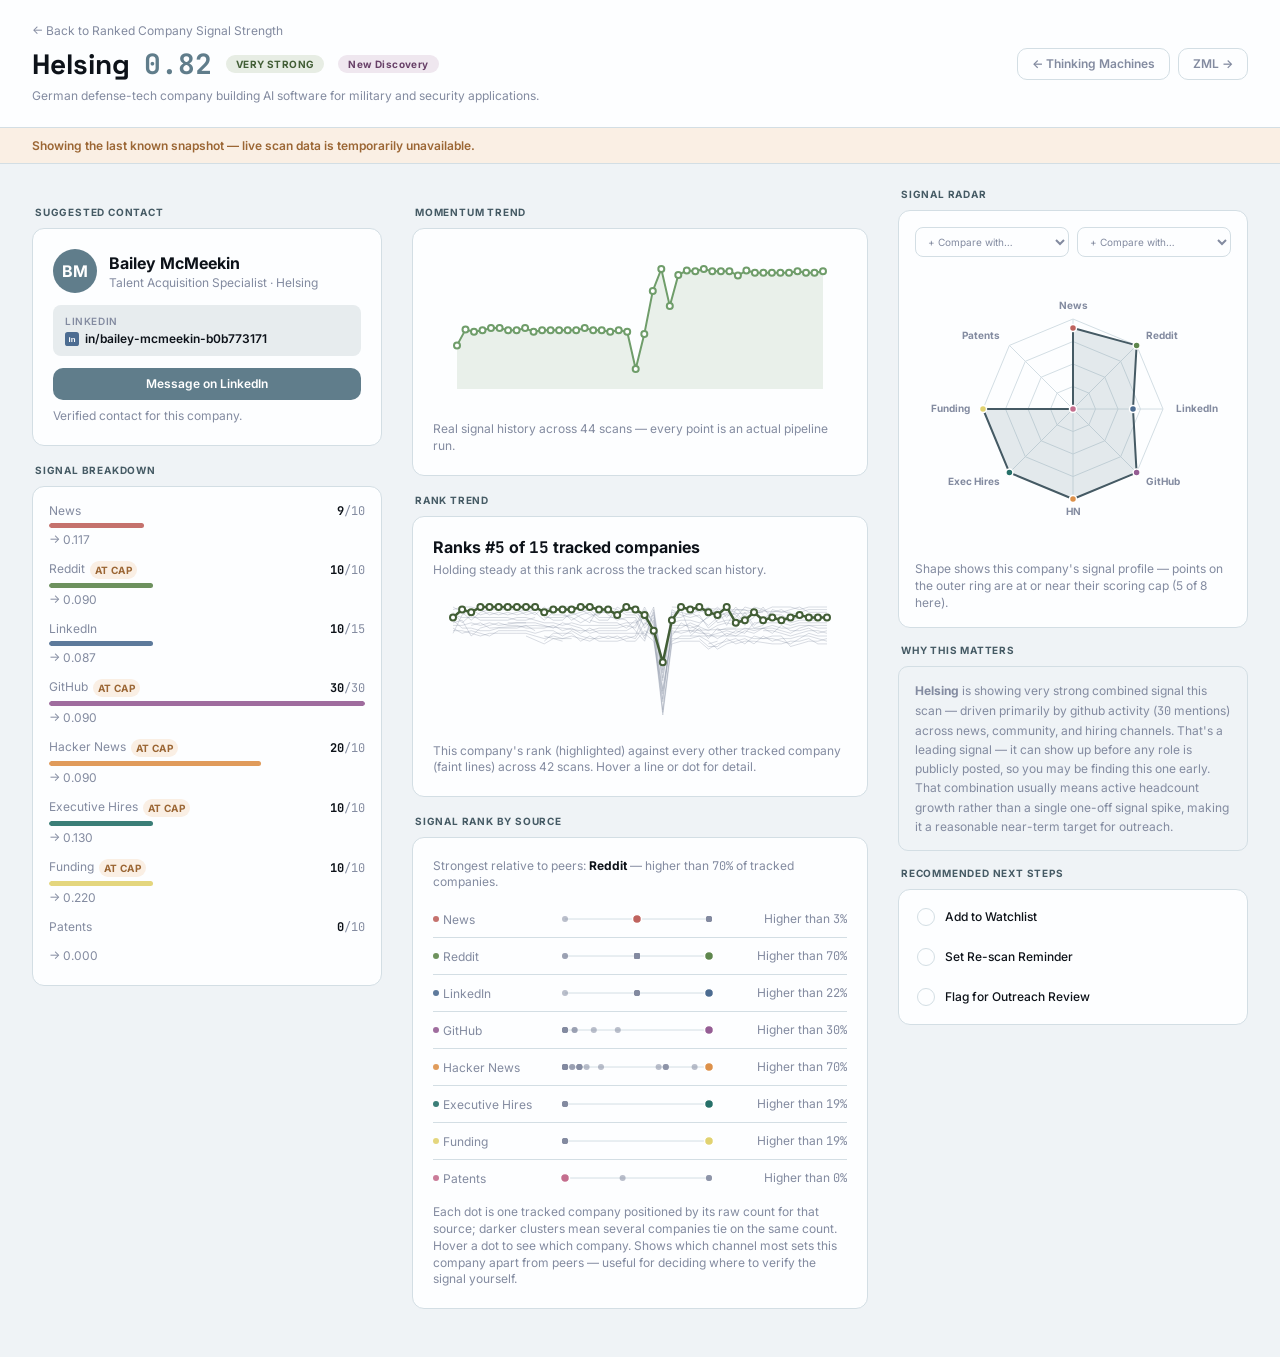
==== commit 630950a3: "Move Unverified badge above name, let contact card reflow naturally Reverses the fixed-height reserv" ====
--- a/detail.html
+++ b/detail.html
@@ -49,8 +49,8 @@
           <div class="contact-person-row" style="margin-top: 0;">
             <div class="contact-avatar" id="contact-avatar">—</div>
             <div class="contact-person-info">
+              <span class="contact-unverified-badge" id="contact-unverified-badge" title="Found via automated LinkedIn search, not human-confirmed" hidden>Unverified</span>
               <p class="contact-name" id="contact-name">—</p>
-              <span class="contact-unverified-badge" id="contact-unverified-badge" title="Found via automated LinkedIn search, not human-confirmed" style="visibility: hidden;">Unverified</span>
               <p class="contact-title" id="contact-title">—</p>
             </div>
           </div>
--- a/styles.css
+++ b/styles.css
@@ -486,13 +486,11 @@
   line-height: 1.4;
 }
 
-/* Verified vs. unverified captions differ enough in length (one line vs.
-   three) to change the whole contact card's height depending on which
-   contact happened to be found. Reserve room for the longer message so
-   the card height stays consistent either way. */
-#contact-fine-print {
-  min-height: 4.2em;
-}
+/* Verified vs. unverified captions differ a lot in length (one line vs.
+   three). Deliberately not reserving height for the longer message here
+   - a fixed-height reservation just left dead space under the shorter
+   one. Letting the card size naturally to its own content and shift
+   the layout below it is the more graceful failure mode. */
 
 .tier-badge {
   display: inline-flex;
@@ -1216,7 +1214,7 @@
   display: inline-flex;
   align-items: center;
   width: fit-content;
-  margin-top: 4px;
+  margin-bottom: 4px;
   padding: 2px 8px;
   border-radius: var(--radius-full);
   font-size: var(--text-2xs);
@@ -1226,6 +1224,8 @@
   background: var(--amber-tint);
   color: var(--amber-deep);
 }
+
+.contact-unverified-badge[hidden] { display: none; }
 
 .contact-empty-state {
   margin: 0;
@@ -1529,12 +1529,11 @@
   height: 80px;
 }
 
-/* Reserves room for the longer 2-line "not enough history" message so
-   the card isn't shorter when a company has real trend data to show
-   (whose caption is a single short line) than when it doesn't. */
-#inspector-trend-caption {
-  min-height: 2.8em;
-}
+/* Both possible captions ("Real signal history across N scans." and
+   "Not enough scan history yet.") are short enough to stay on one line,
+   so no height reservation is needed here — a longer message used to
+   wrap to 2 lines and force one wider than the other's 1-line height,
+   which is what actually caused the inconsistency. */
 
 .contact-card-standalone { padding: 20px; }
 
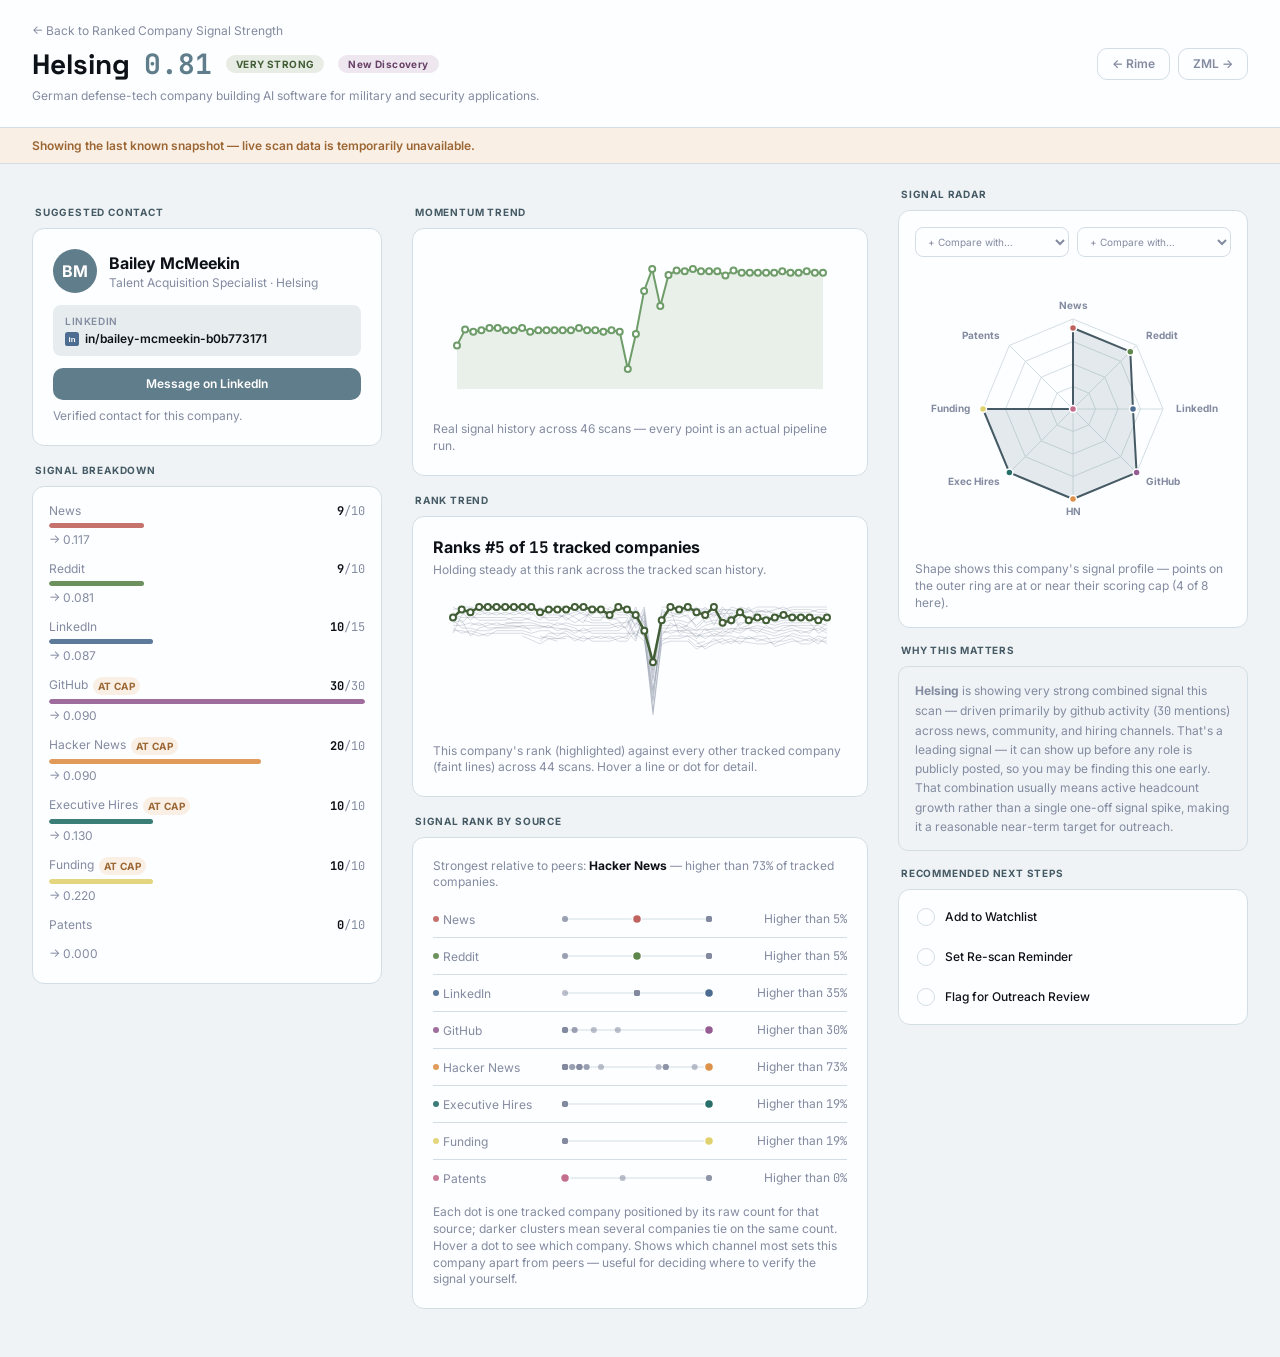
==== commit 92407ef4: "Move Unverified badge above avatar+name row, fix quadrant label overlap The badge was pushing only t" ====
--- a/detail.html
+++ b/detail.html
@@ -46,10 +46,10 @@
       <div class="detail-col detail-col-left">
         <h3 class="section-label">Suggested Contact</h3>
         <div class="contact-card contact-card-standalone" id="contact-card">
+          <span class="contact-unverified-badge" id="contact-unverified-badge" title="Found via automated LinkedIn search, not human-confirmed" hidden>Unverified</span>
           <div class="contact-person-row" style="margin-top: 0;">
             <div class="contact-avatar" id="contact-avatar">—</div>
             <div class="contact-person-info">
-              <span class="contact-unverified-badge" id="contact-unverified-badge" title="Found via automated LinkedIn search, not human-confirmed" hidden>Unverified</span>
               <p class="contact-name" id="contact-name">—</p>
               <p class="contact-title" id="contact-title">—</p>
             </div>
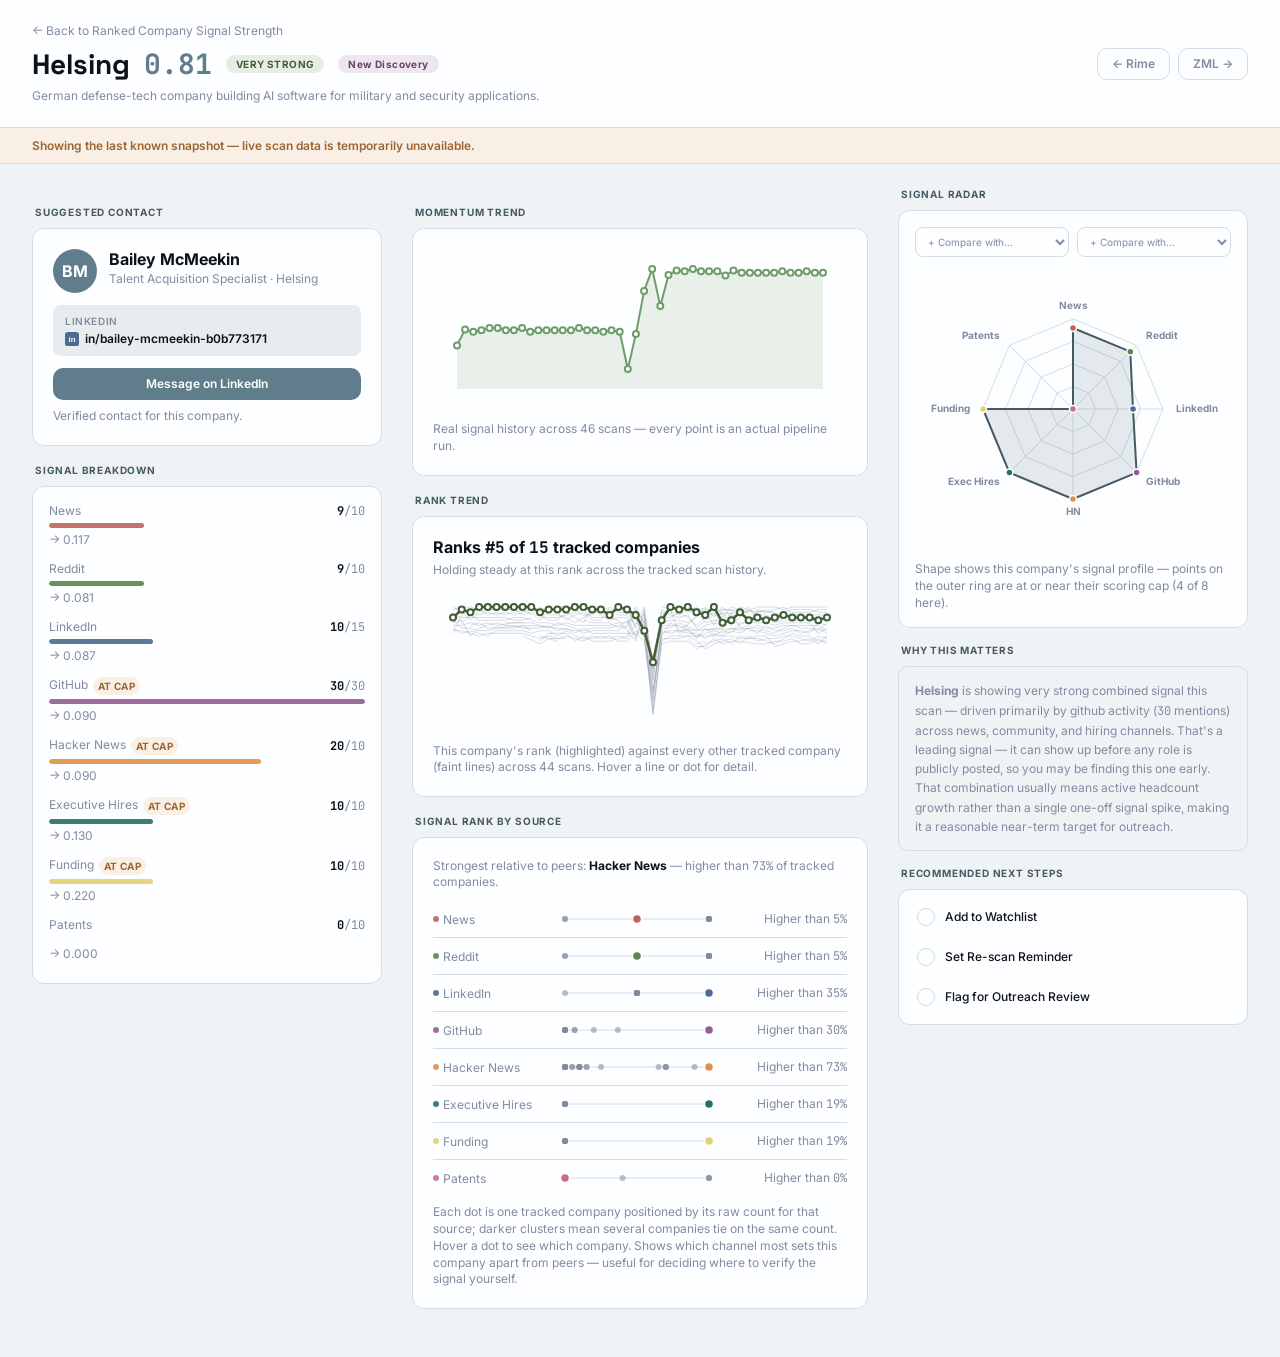
==== commit 2715963a: "Establish fixed avatar-top rule for Suggested Contact Rule: the avatar is always flush to the top of" ====
--- a/detail.html
+++ b/detail.html
@@ -46,10 +46,10 @@
       <div class="detail-col detail-col-left">
         <h3 class="section-label">Suggested Contact</h3>
         <div class="contact-card contact-card-standalone" id="contact-card">
-          <span class="contact-unverified-badge" id="contact-unverified-badge" title="Found via automated LinkedIn search, not human-confirmed" hidden>Unverified</span>
           <div class="contact-person-row" style="margin-top: 0;">
             <div class="contact-avatar" id="contact-avatar">—</div>
             <div class="contact-person-info">
+              <span class="contact-unverified-badge" id="contact-unverified-badge" title="Found via automated LinkedIn search, not human-confirmed" hidden>Unverified</span>
               <p class="contact-name" id="contact-name">—</p>
               <p class="contact-title" id="contact-title">—</p>
             </div>
--- a/styles.css
+++ b/styles.css
@@ -1171,9 +1171,15 @@
 .inspector-card .btn-dark { margin-top: 16px; }
 
 /* Suggested Contact */
+/* flex-start, not center — the avatar must stay flush to this row's own
+   top edge always. Nothing precedes the row itself (the Unverified
+   badge lives inside .contact-person-info, not above the row), so the
+   row's top position is constant regardless of badge presence, and the
+   avatar lands next to whichever text is first: the badge when present,
+   the name when it isn't. */
 .contact-person-row {
   display: flex;
-  align-items: center;
+  align-items: flex-start;
   gap: 12px;
   margin-top: 12px;
 }
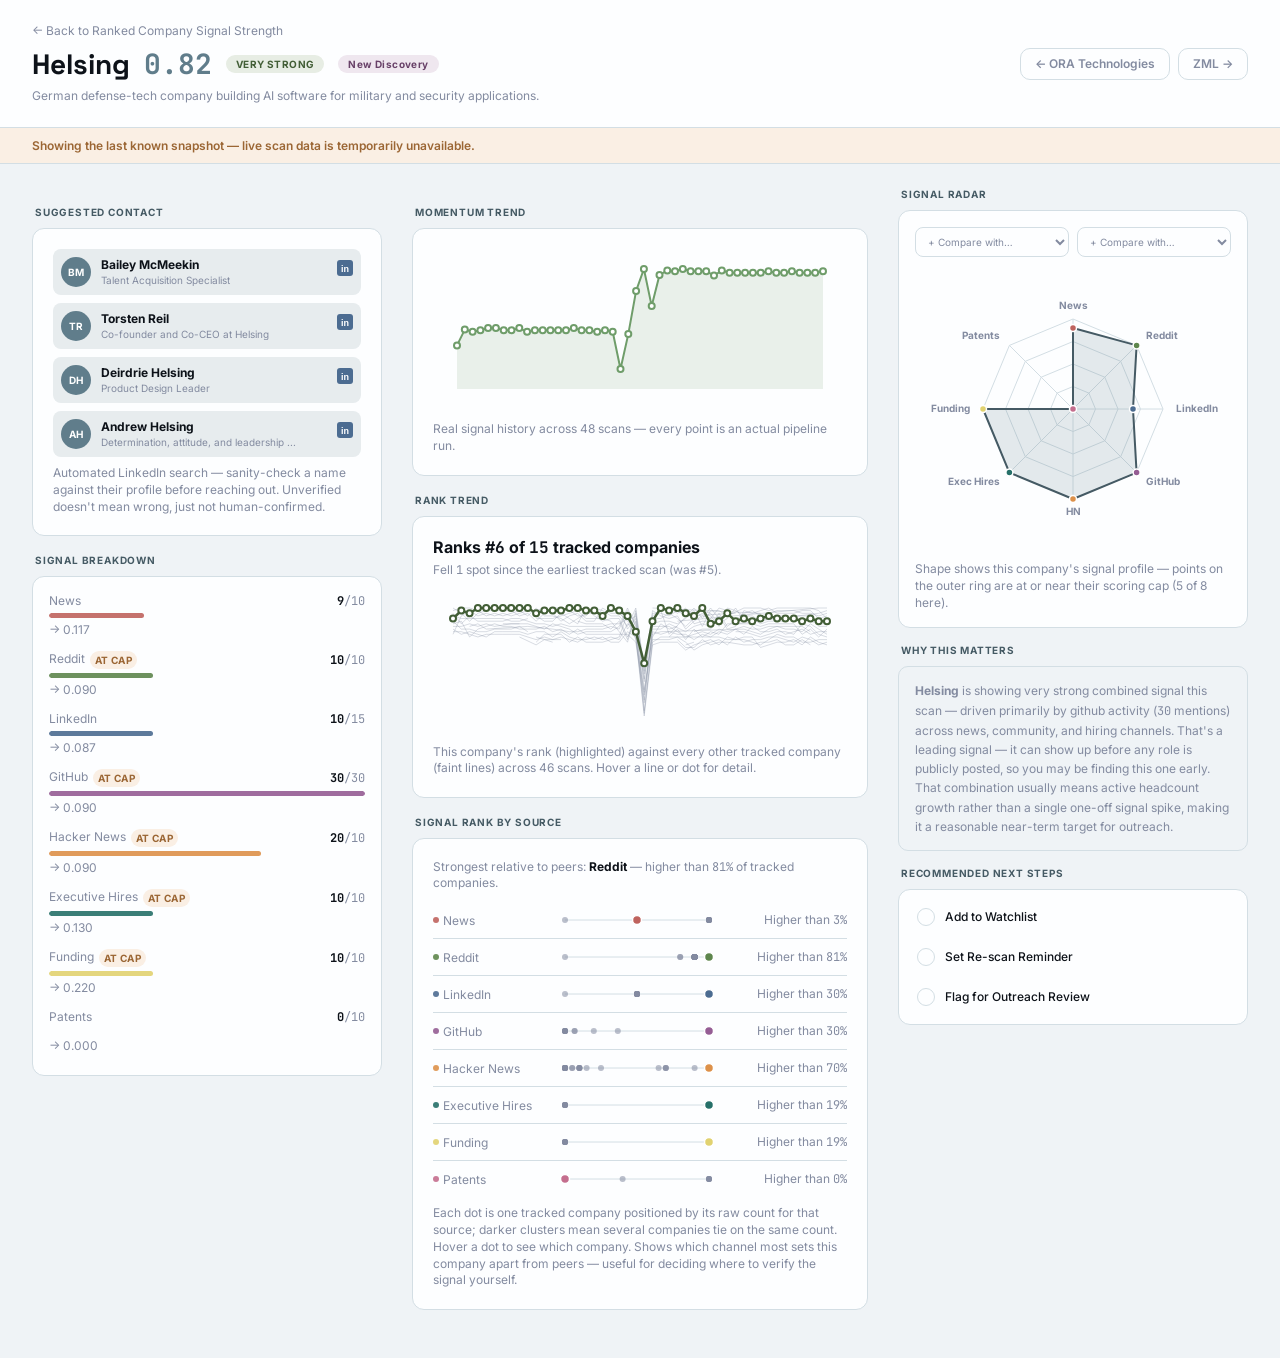
==== commit 42e76b7a: "Show multiple candidate contacts per company, refresh data (runs 59-184) The pipeline's search was w" ====
--- a/detail.html
+++ b/detail.html
@@ -46,23 +46,8 @@
       <div class="detail-col detail-col-left">
         <h3 class="section-label">Suggested Contact</h3>
         <div class="contact-card contact-card-standalone" id="contact-card">
-          <div class="contact-person-row" style="margin-top: 0;">
-            <div class="contact-avatar" id="contact-avatar">—</div>
-            <div class="contact-person-info">
-              <span class="contact-unverified-badge" id="contact-unverified-badge" title="Found via automated LinkedIn search, not human-confirmed" hidden>Unverified</span>
-              <p class="contact-name" id="contact-name">—</p>
-              <p class="contact-title" id="contact-title">—</p>
-            </div>
-          </div>
-          <div class="contact-detail-box">
-            <span class="contact-detail-label">LinkedIn</span>
-            <span class="contact-detail-value contact-detail-value-linkedin">
-              <svg width="14" height="14" viewBox="0 0 16 16" aria-hidden="true"><rect width="16" height="16" rx="3" fill="var(--linkedin-blue)" /><text x="8" y="11.5" text-anchor="middle" font-family="Arial, sans-serif" font-size="9" font-weight="700" fill="#ffffff">in</text></svg>
-              <span id="contact-linkedin-value">—</span>
-            </span>
-          </div>
-          <a class="btn btn-dark btn-full" id="contact-cta" href="#" target="_blank" rel="noopener">Message on LinkedIn</a>
-          <p class="fine-print" id="contact-fine-print">—</p>
+          <ul class="contact-list" id="contact-list"></ul>
+          <p class="fine-print">Automated LinkedIn search — sanity-check a name against their profile before reaching out. Unverified doesn't mean wrong, just not human-confirmed.</p>
         </div>
         <div class="contact-empty-state" id="contact-empty-state" hidden>
           <p>No contact found yet for this company — check back after the next scan.</p>
--- a/styles.css
+++ b/styles.css
@@ -592,6 +592,35 @@
   overflow: hidden;
 }
 
+.chart-toggle-row {
+  display: flex;
+  gap: 8px;
+  margin-bottom: 12px;
+}
+
+.chart-toggle-btn {
+  flex: 1;
+  justify-content: center;
+}
+
+/* No aspect-ratio — this is a list of N companies, not a square chart,
+   so it gets its own internal scroll instead of dictating the column's
+   height (a leaderboard tall enough for 40 companies would otherwise
+   push Job Opportunity Signals far down the page). */
+.leaderboard-scope {
+  width: 100%;
+  max-height: 300px;
+  overflow-y: auto;
+  flex-shrink: 0;
+  background: var(--surface);
+  border: 1px solid var(--border);
+  border-radius: var(--radius-xl);
+  padding: 14px 16px 8px;
+}
+
+.leaderboard-scope[hidden] { display: none; }
+.quadrant-scope[hidden] { display: none; }
+
 .quadrant-caption {
   margin: 16px 0 0;
   font-size: var(--text-sm);
@@ -1177,53 +1206,89 @@
    row's top position is constant regardless of badge presence, and the
    avatar lands next to whichever text is first: the badge when present,
    the name when it isn't. */
-.contact-person-row {
+/* Suggested Contact is a list now, not a single fixed card — the
+   search routinely returns several candidate people per company, and a
+   meaningful fraction are surname coincidences, so the UI shows the
+   list and lets a human compare/pick instead of the app silently
+   guessing one. Also means reaching out to more than one person is
+   just as easy as one. */
+.contact-list {
+  list-style: none;
+  margin: 0;
+  padding: 0;
+  display: flex;
+  flex-direction: column;
+  gap: 8px;
+}
+
+.contact-list-item {
   display: flex;
   align-items: flex-start;
-  gap: 12px;
-  margin-top: 12px;
-}
-
-.contact-avatar {
-  width: 44px;
-  height: 44px;
+  gap: 10px;
+  padding: 8px;
+  border-radius: var(--radius-md);
+  background: var(--accent-tint);
+}
+
+.contact-list-avatar {
+  width: 30px;
+  height: 30px;
   border-radius: 50%;
   background: var(--accent);
   color: #ffffff;
   display: flex;
   align-items: center;
   justify-content: center;
-  font-size: var(--text-md);
+  font-size: 10px;
   font-weight: 700;
   flex-shrink: 0;
 }
 
-.contact-name {
+.contact-list-info {
+  flex: 1;
+  min-width: 0;
+}
+
+.contact-list-name {
   margin: 0;
-  font-size: var(--text-md);
+  display: flex;
+  align-items: center;
+  flex-wrap: wrap;
+  gap: 6px;
+  font-size: var(--text-sm);
   font-weight: 700;
   color: var(--text-primary);
+}
+
+.contact-list-title {
+  margin: 2px 0 0;
+  font-size: var(--text-2xs);
+  font-weight: 400;
+  color: var(--text-secondary);
+  overflow: hidden;
+  text-overflow: ellipsis;
+  white-space: nowrap;
+}
+
+.contact-list-linkedin {
+  flex-shrink: 0;
+  display: flex;
+  align-items: center;
+  margin-top: 3px;
 }
 
 /* Amber, not neutral — this is a "check this before you act on it" flag,
    not decoration. Hiding unverified contacts entirely would make the
    feature useless (most of what's found this way is still directionally
    right), but presenting it with the same confidence as a verified
-   contact would be dishonest.
-
-   Own line below the name (not inline) — some contact names are long
-   enough that an inline badge would wrap awkwardly or crowd the name.
-   Uses visibility (see populateContactCard), not display:none, so this
-   line's height is always reserved and the card isn't a different
-   height for a verified vs. unverified contact. */
+   contact would be dishonest. Inline with the name now (list items are
+   compact, no room for its own line). */
 .contact-unverified-badge {
   display: inline-flex;
   align-items: center;
-  width: fit-content;
-  margin-bottom: 4px;
-  padding: 2px 8px;
+  padding: 1px 6px;
   border-radius: var(--radius-full);
-  font-size: var(--text-2xs);
+  font-size: 9px;
   font-weight: 700;
   letter-spacing: 0.3px;
   text-transform: uppercase;
@@ -1231,8 +1296,6 @@
   color: var(--amber-deep);
 }
 
-.contact-unverified-badge[hidden] { display: none; }
-
 .contact-empty-state {
   margin: 0;
   padding: 24px 16px;
@@ -1249,47 +1312,6 @@
 .contact-empty-state .btn { margin-top: 14px; }
 .contact-empty-state .fine-print { margin-top: 8px; }
 .contact-empty-state[hidden] { display: none; }
-
-.contact-title {
-  margin: 2px 0 0;
-  font-size: var(--text-sm);
-  font-weight: 400;
-  color: var(--text-secondary);
-}
-
-.contact-detail-box {
-  display: flex;
-  flex-direction: column;
-  gap: 4px;
-  padding: 10px 12px;
-  border-radius: var(--radius-md);
-  background: var(--accent-tint);
-  margin-top: 12px;
-}
-
-.contact-detail-label {
-  font-size: var(--text-2xs);
-  font-weight: 600;
-  letter-spacing: 0.6px;
-  text-transform: uppercase;
-  color: var(--text-secondary);
-}
-
-.contact-detail-value {
-  font-size: var(--text-sm);
-  font-weight: 600;
-  color: var(--text-primary);
-}
-
-.contact-detail-value-linkedin {
-  display: inline-flex;
-  align-items: center;
-  gap: 6px;
-}
-
-.contact-detail-value-linkedin svg { flex-shrink: 0; }
-
-.contact-card .btn-dark { margin-top: 12px; }
 
 /* ─────────────────────────────────────────
    Detail page (3-column, matching main dashboard)
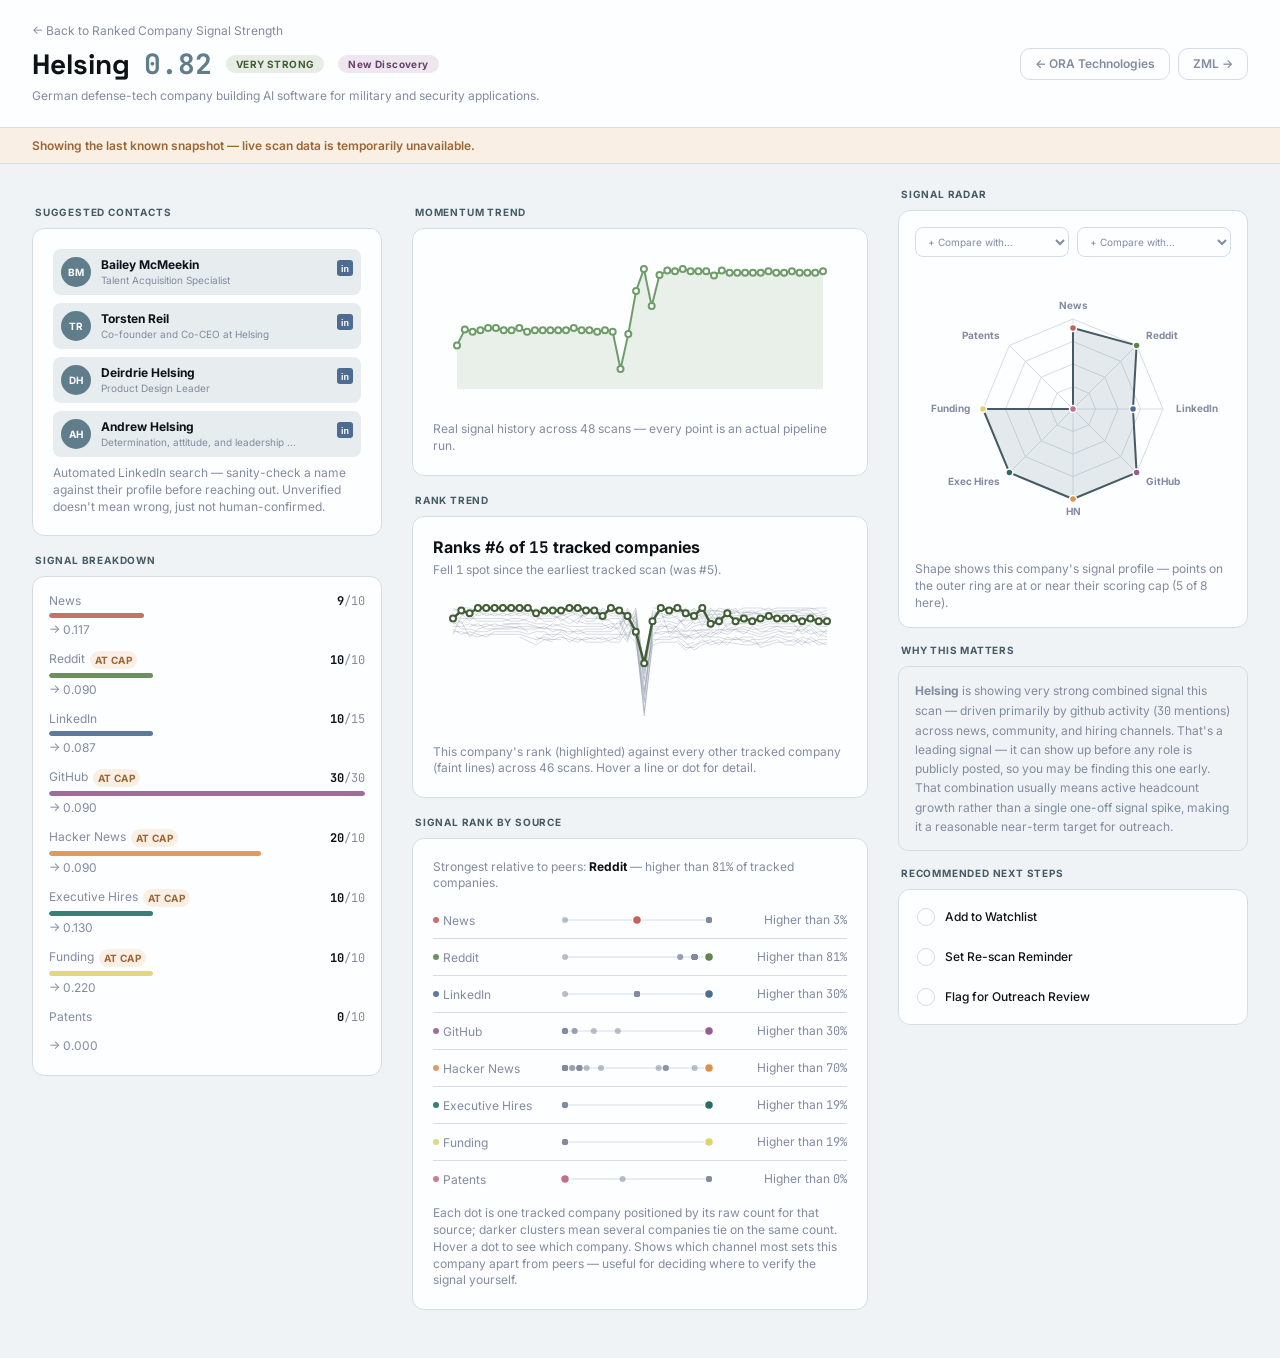
==== commit b3df4671: "Pluralize contact header, make full row clickable "Suggested Contact" becomes "Suggested Contacts" w" ====
--- a/detail.html
+++ b/detail.html
@@ -44,7 +44,7 @@
 
       <!-- Left: Suggested Contact + Signal Breakdown -->
       <div class="detail-col detail-col-left">
-        <h3 class="section-label">Suggested Contact</h3>
+        <h3 class="section-label" id="contact-section-label">Suggested Contact</h3>
         <div class="contact-card contact-card-standalone" id="contact-card">
           <ul class="contact-list" id="contact-list"></ul>
           <p class="fine-print">Automated LinkedIn search — sanity-check a name against their profile before reaching out. Unverified doesn't mean wrong, just not human-confirmed.</p>
--- a/styles.css
+++ b/styles.css
@@ -1221,14 +1221,20 @@
   gap: 8px;
 }
 
-.contact-list-item {
+.contact-list-item { border-radius: var(--radius-md); overflow: hidden; }
+
+/* The whole row is the click target, not just the LinkedIn glyph. */
+.contact-list-link {
   display: flex;
   align-items: flex-start;
   gap: 10px;
   padding: 8px;
-  border-radius: var(--radius-md);
   background: var(--accent-tint);
-}
+  text-decoration: none;
+  color: inherit;
+}
+
+.contact-list-link:hover { background: var(--border-emphasis); }
 
 .contact-list-avatar {
   width: 30px;
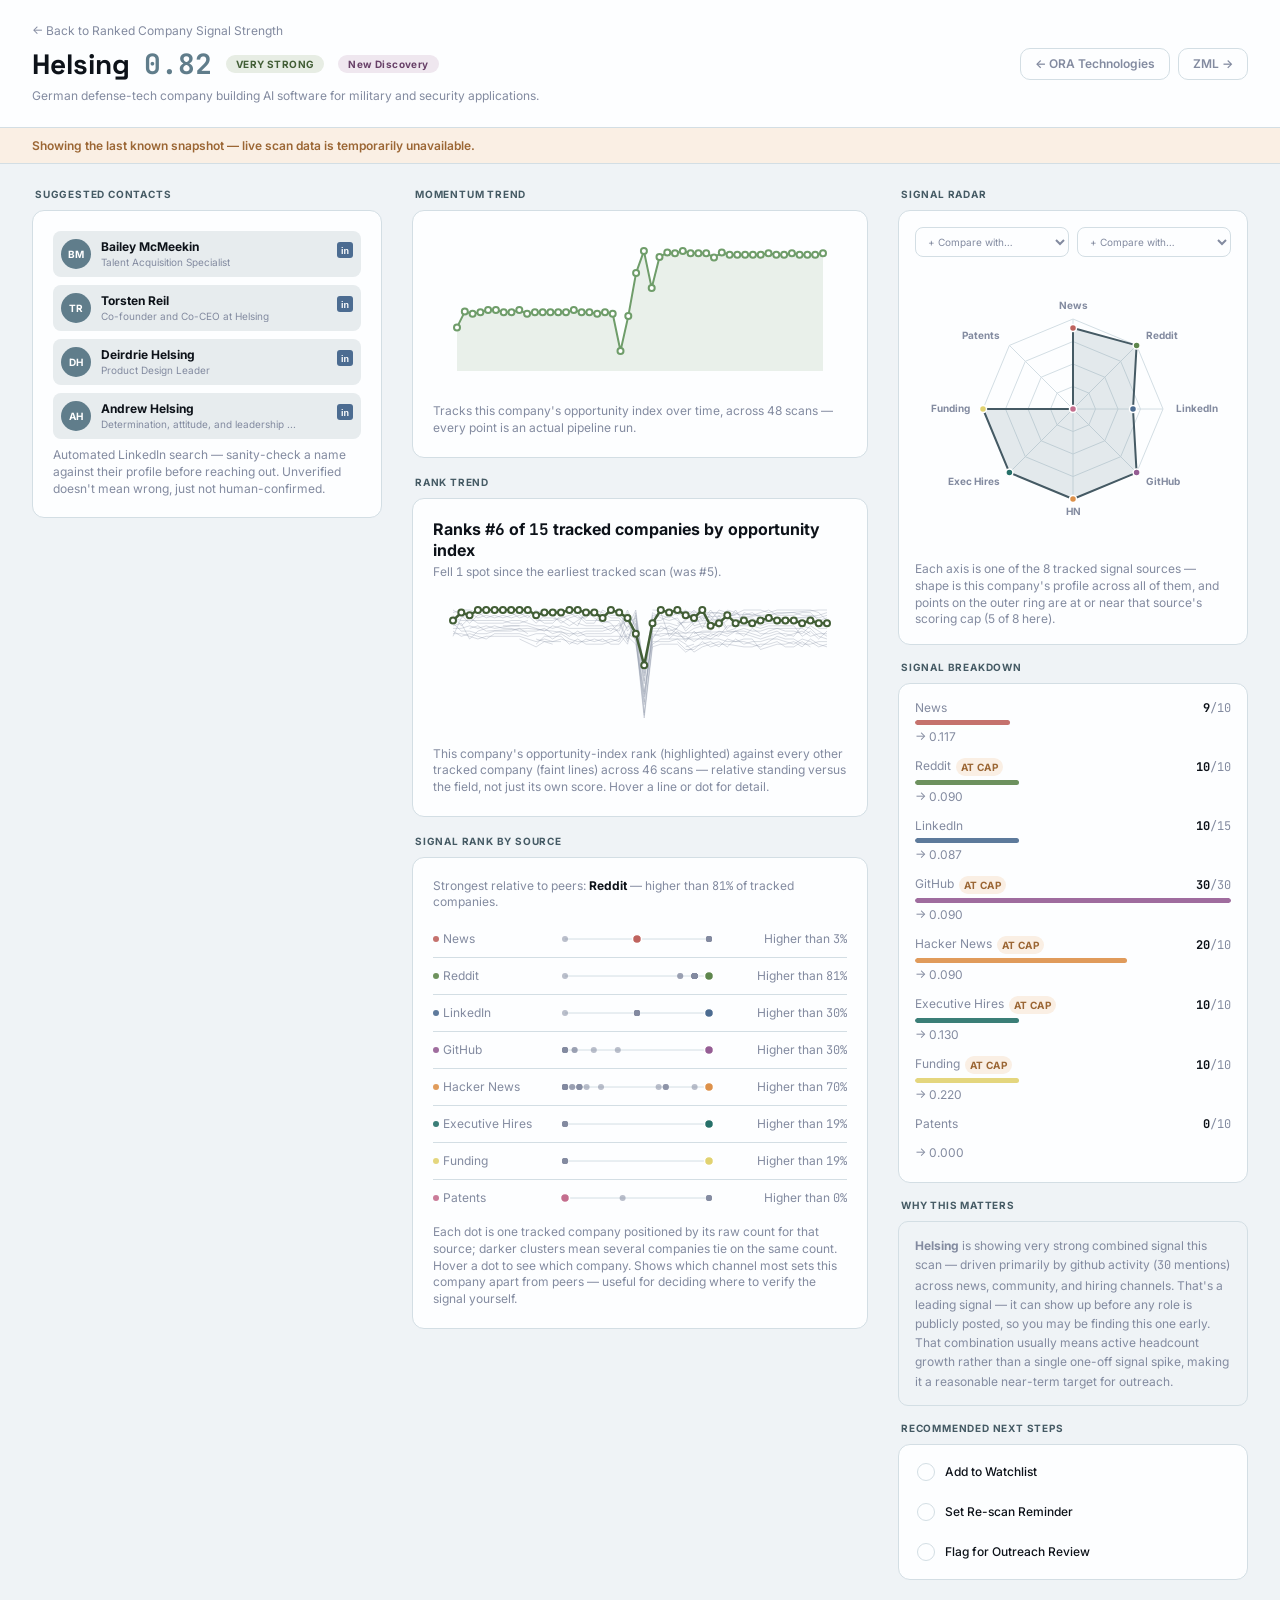
==== commit 5cee9241: "Clarify chart captions, align detail-page eyebrows, move Signal Breakdown - Momentum Trend, Signal R" ====
--- a/detail.html
+++ b/detail.html
@@ -44,7 +44,7 @@
 
       <!-- Left: Suggested Contact + Signal Breakdown -->
       <div class="detail-col detail-col-left">
-        <h3 class="section-label" id="contact-section-label">Suggested Contact</h3>
+        <h3 class="section-label" id="contact-section-label" style="margin-top: 0;">Suggested Contact</h3>
         <div class="contact-card contact-card-standalone" id="contact-card">
           <ul class="contact-list" id="contact-list"></ul>
           <p class="fine-print">Automated LinkedIn search — sanity-check a name against their profile before reaching out. Unverified doesn't mean wrong, just not human-confirmed.</p>
@@ -54,16 +54,11 @@
           <a class="btn btn-dark btn-full" id="contact-website-cta" href="#" target="_blank" rel="noopener" hidden>Go to Company Website</a>
           <p class="fine-print" id="contact-website-caveat" hidden>Automatically discovered, not confirmed as the right company — double-check before visiting.</p>
         </div>
-
-        <h3 class="section-label">Signal Breakdown</h3>
-        <div class="breakdown-compact-card">
-          <div class="mini-breakdown" id="breakdown-stack"></div>
-        </div>
       </div>
 
       <!-- Middle: Momentum Trend -->
       <div class="detail-col detail-col-mid">
-        <h3 class="section-label">Momentum Trend</h3>
+        <h3 class="section-label" style="margin-top: 0;">Momentum Trend</h3>
         <div class="trend-card">
           <svg id="trend-svg" width="100%" height="160" aria-hidden="true"></svg>
           <p class="fine-print" id="trend-caption">—</p>
@@ -102,6 +97,11 @@
           <p class="fine-print" id="signal-radar-caption">—</p>
         </div>
 
+        <h3 class="section-label" style="margin-top: 16px;">Signal Breakdown</h3>
+        <div class="breakdown-compact-card">
+          <div class="mini-breakdown" id="breakdown-stack"></div>
+        </div>
+
         <h3 class="section-label" style="margin-top: 16px;">Why This Matters</h3>
         <div class="callout-box callout-box-standalone">
           <p class="callout-text" id="detail-why-text"></p>
--- a/styles.css
+++ b/styles.css
@@ -449,9 +449,9 @@
 
 .card-eyebrow {
   padding-left: 3px;
-  font-size: var(--text-sm);
-  font-weight: 700;
-  letter-spacing: 1px;
+  font-size: var(--text-2xs);
+  font-weight: 700;
+  letter-spacing: 0.8px;
   text-transform: uppercase;
   color: var(--accent-deep);
 }
@@ -1234,7 +1234,7 @@
   color: inherit;
 }
 
-.contact-list-link:hover { background: var(--border-emphasis); }
+.contact-list-link:hover { background: color-mix(in srgb, var(--accent-tint), var(--border-emphasis) 50%); }
 
 .contact-list-avatar {
   width: 30px;
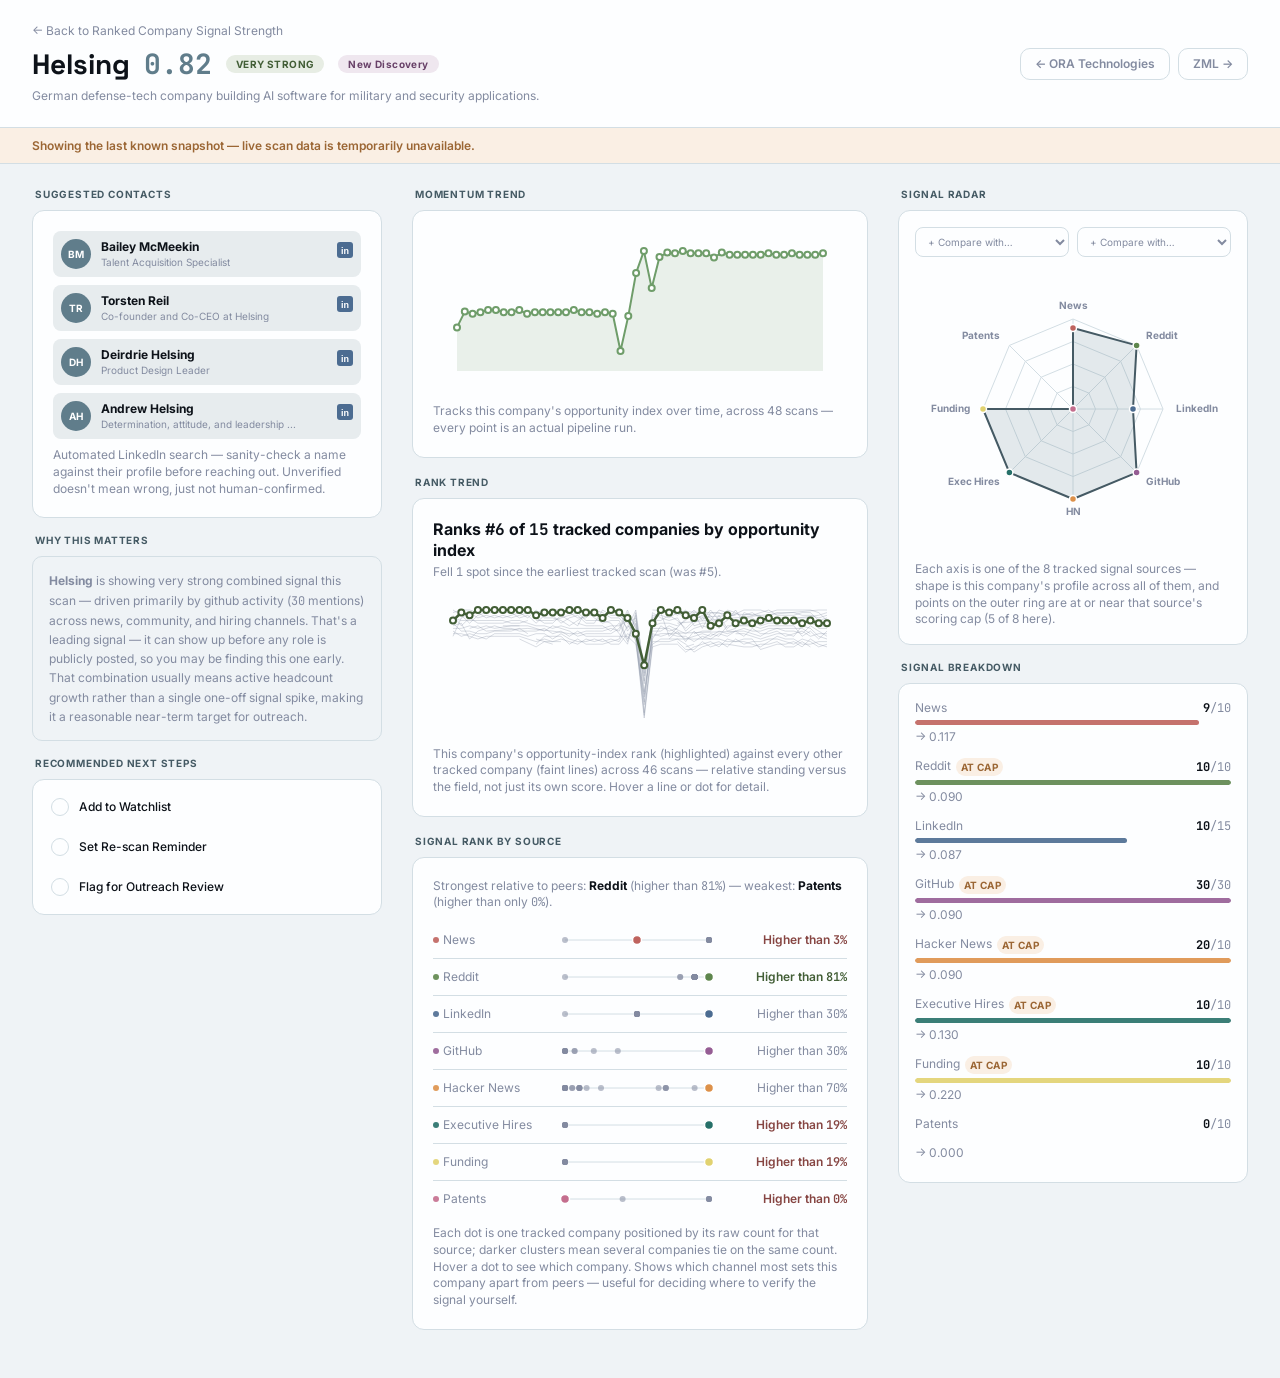
==== commit 133b0d0a: "Move Why This Matters + Next Steps to left rail; fix breakdown bar widths Signal Breakdown/mini-brea" ====
--- a/detail.html
+++ b/detail.html
@@ -54,6 +54,14 @@
           <a class="btn btn-dark btn-full" id="contact-website-cta" href="#" target="_blank" rel="noopener" hidden>Go to Company Website</a>
           <p class="fine-print" id="contact-website-caveat" hidden>Automatically discovered, not confirmed as the right company — double-check before visiting.</p>
         </div>
+
+        <h3 class="section-label" style="margin-top: 16px;">Why This Matters</h3>
+        <div class="callout-box callout-box-standalone">
+          <p class="callout-text" id="detail-why-text"></p>
+        </div>
+
+        <h3 class="section-label" style="margin-top: 16px;">Recommended Next Steps</h3>
+        <div class="next-steps-card" id="next-steps-list"></div>
       </div>
 
       <!-- Middle: Momentum Trend -->
@@ -80,7 +88,7 @@
         </div>
       </div>
 
-      <!-- Right: Signal Radar + Why This Matters + Recommended Next Steps -->
+      <!-- Right: Signal Radar + Signal Breakdown -->
       <div class="detail-col detail-col-right">
         <h3 class="section-label" style="margin-top: 0;">Signal Radar</h3>
         <div class="signal-radar-card">
@@ -101,14 +109,6 @@
         <div class="breakdown-compact-card">
           <div class="mini-breakdown" id="breakdown-stack"></div>
         </div>
-
-        <h3 class="section-label" style="margin-top: 16px;">Why This Matters</h3>
-        <div class="callout-box callout-box-standalone">
-          <p class="callout-text" id="detail-why-text"></p>
-        </div>
-
-        <h3 class="section-label" style="margin-top: 16px;">Recommended Next Steps</h3>
-        <div class="next-steps-card" id="next-steps-list"></div>
       </div>
 
     </div>
--- a/styles.css
+++ b/styles.css
@@ -1542,6 +1542,11 @@
   text-align: right;
 }
 
+/* Same tier-color vocabulary as the overall tier badge — a quick
+   scanner should spot a weak source as fast as a strong one. */
+.source-rank-row-pct-weak { color: var(--rose-deep); font-weight: 600; }
+.source-rank-row-pct-strong { color: var(--green-deep); font-weight: 600; }
+
 .source-rank-row-strip {
   flex: 1 0 0;
   min-width: 0;
